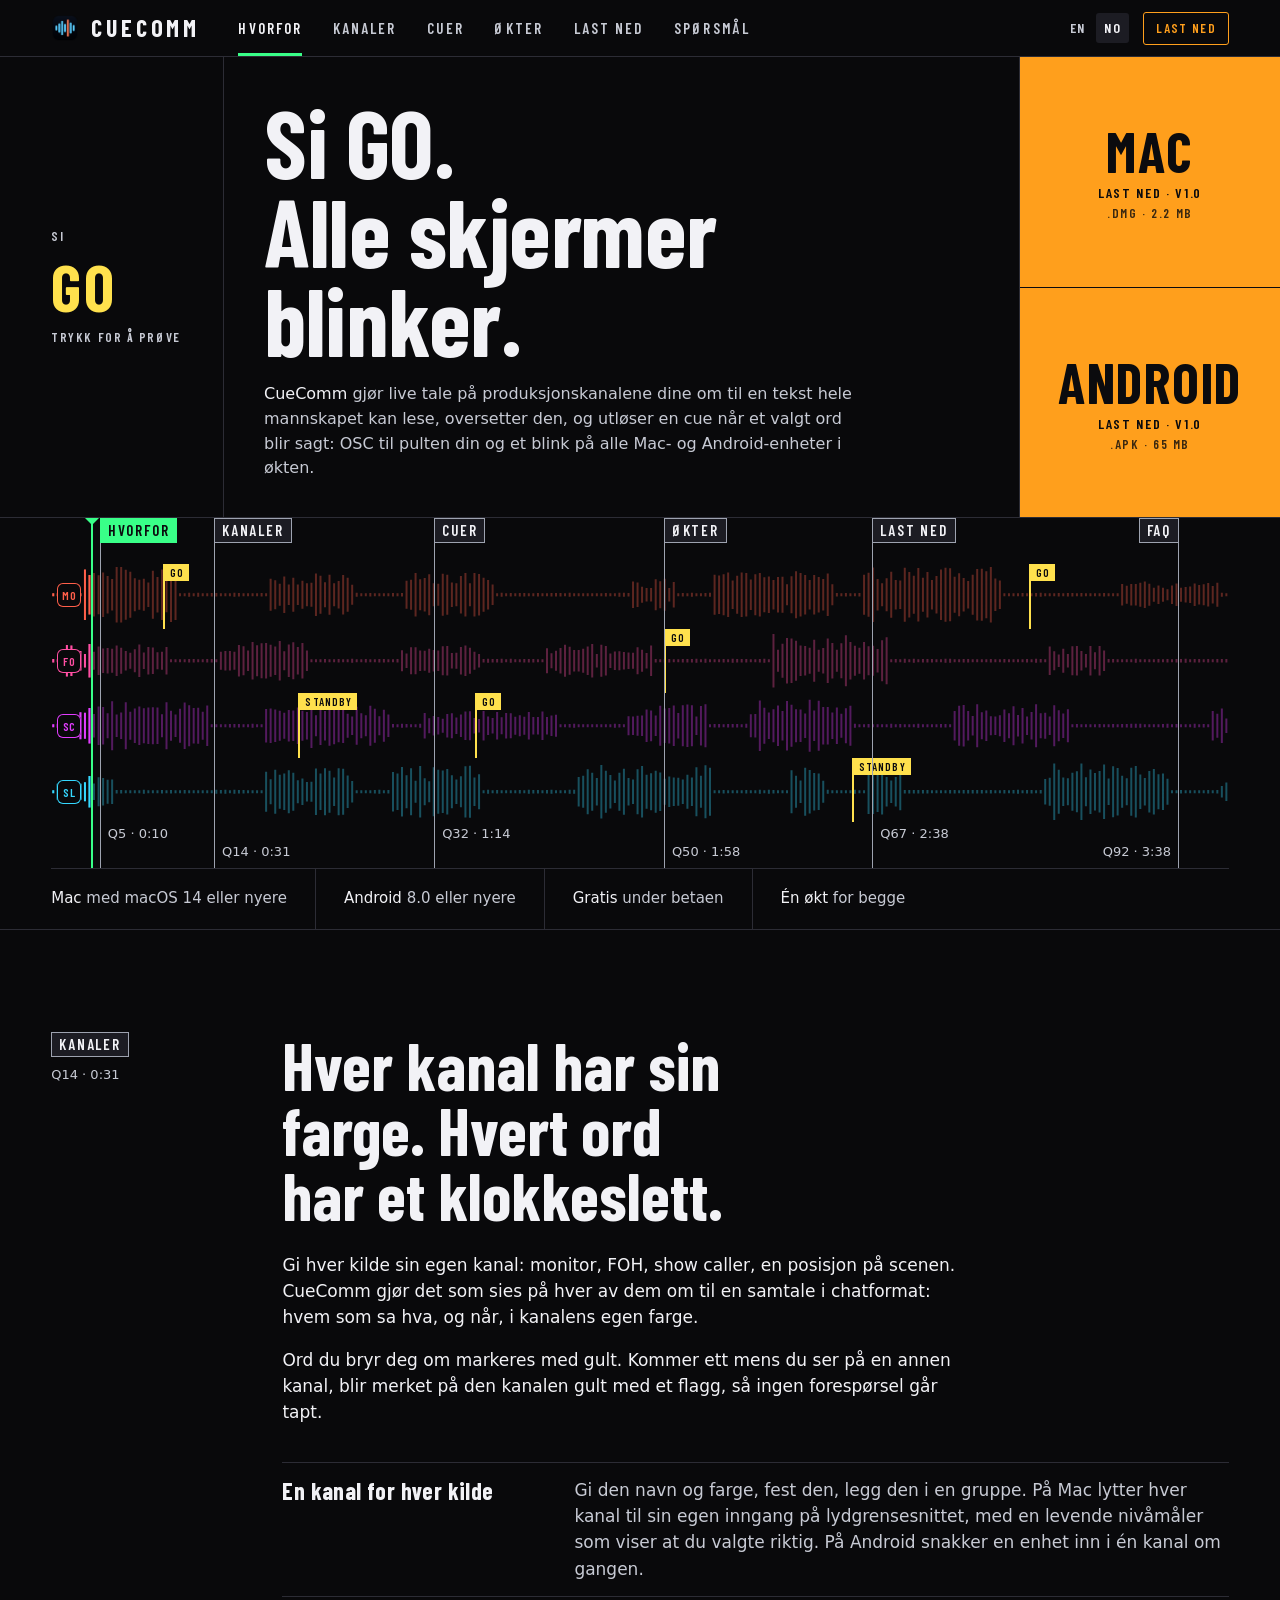
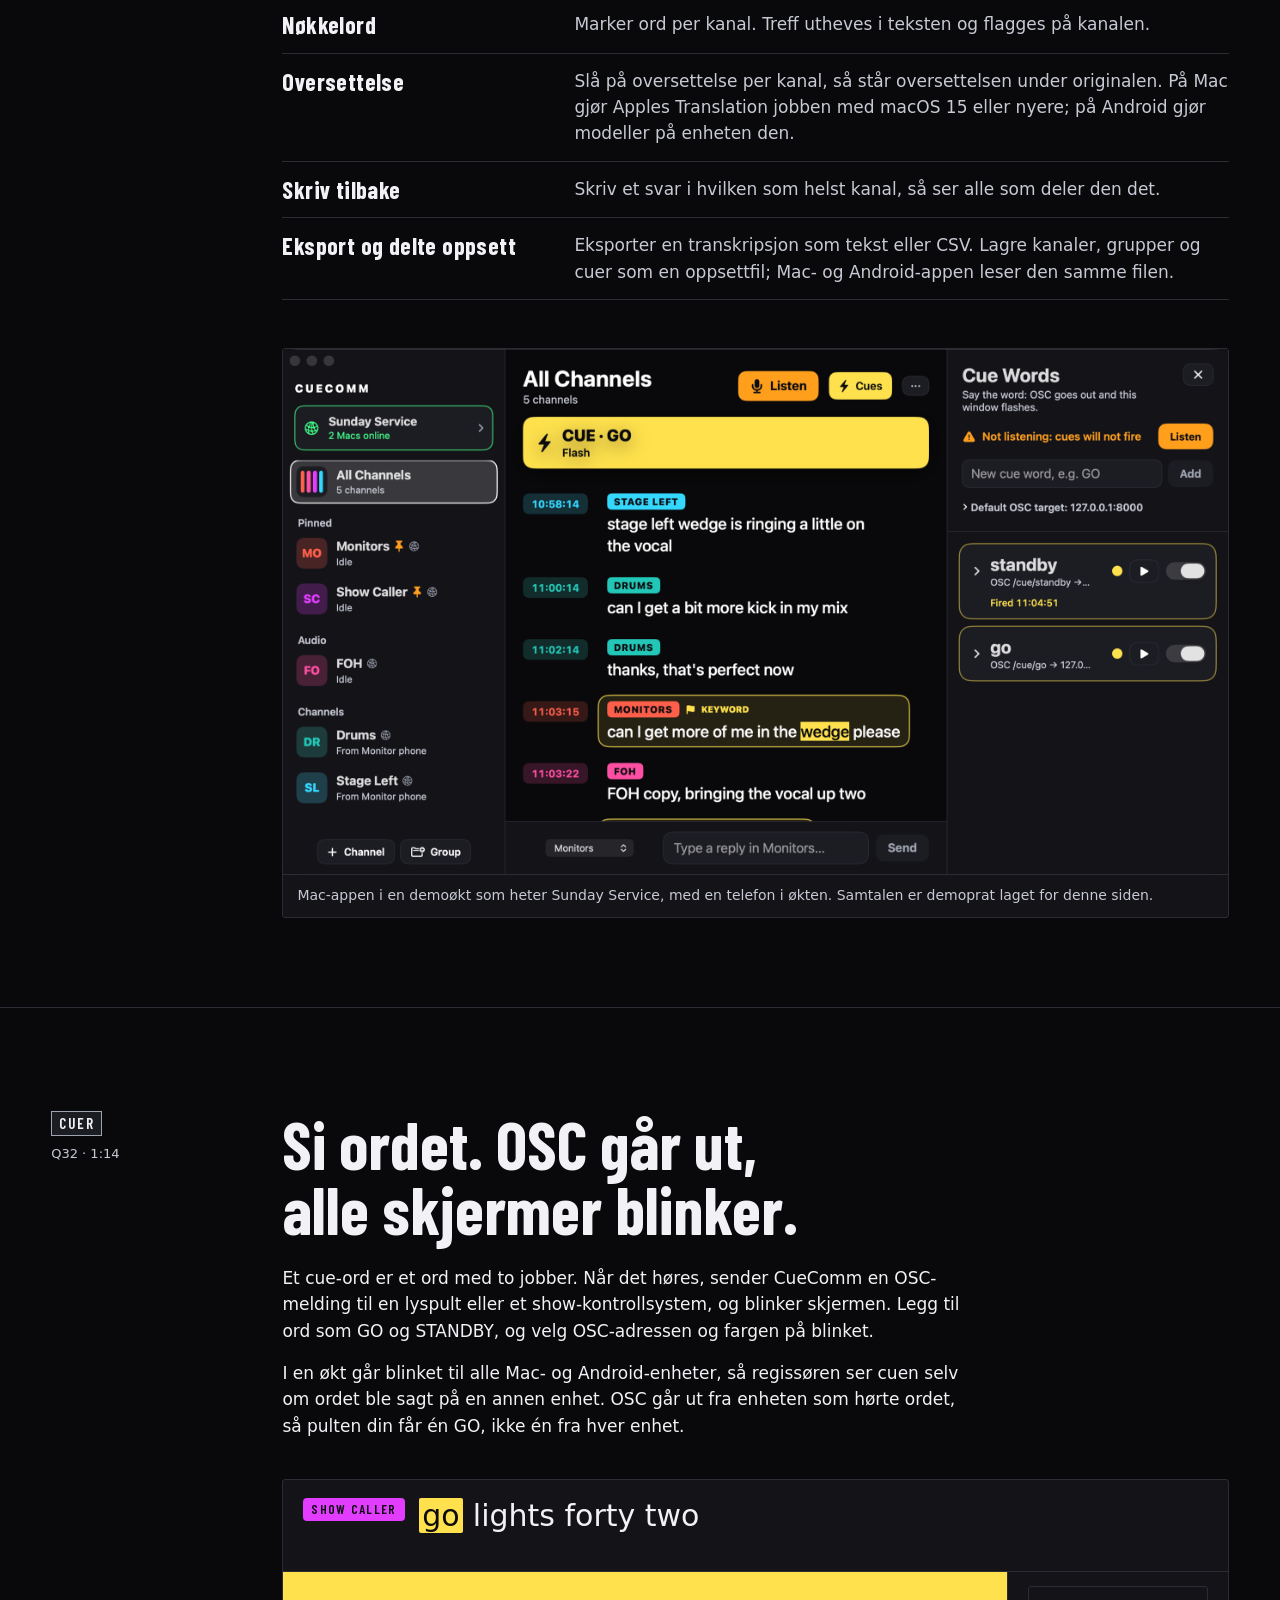
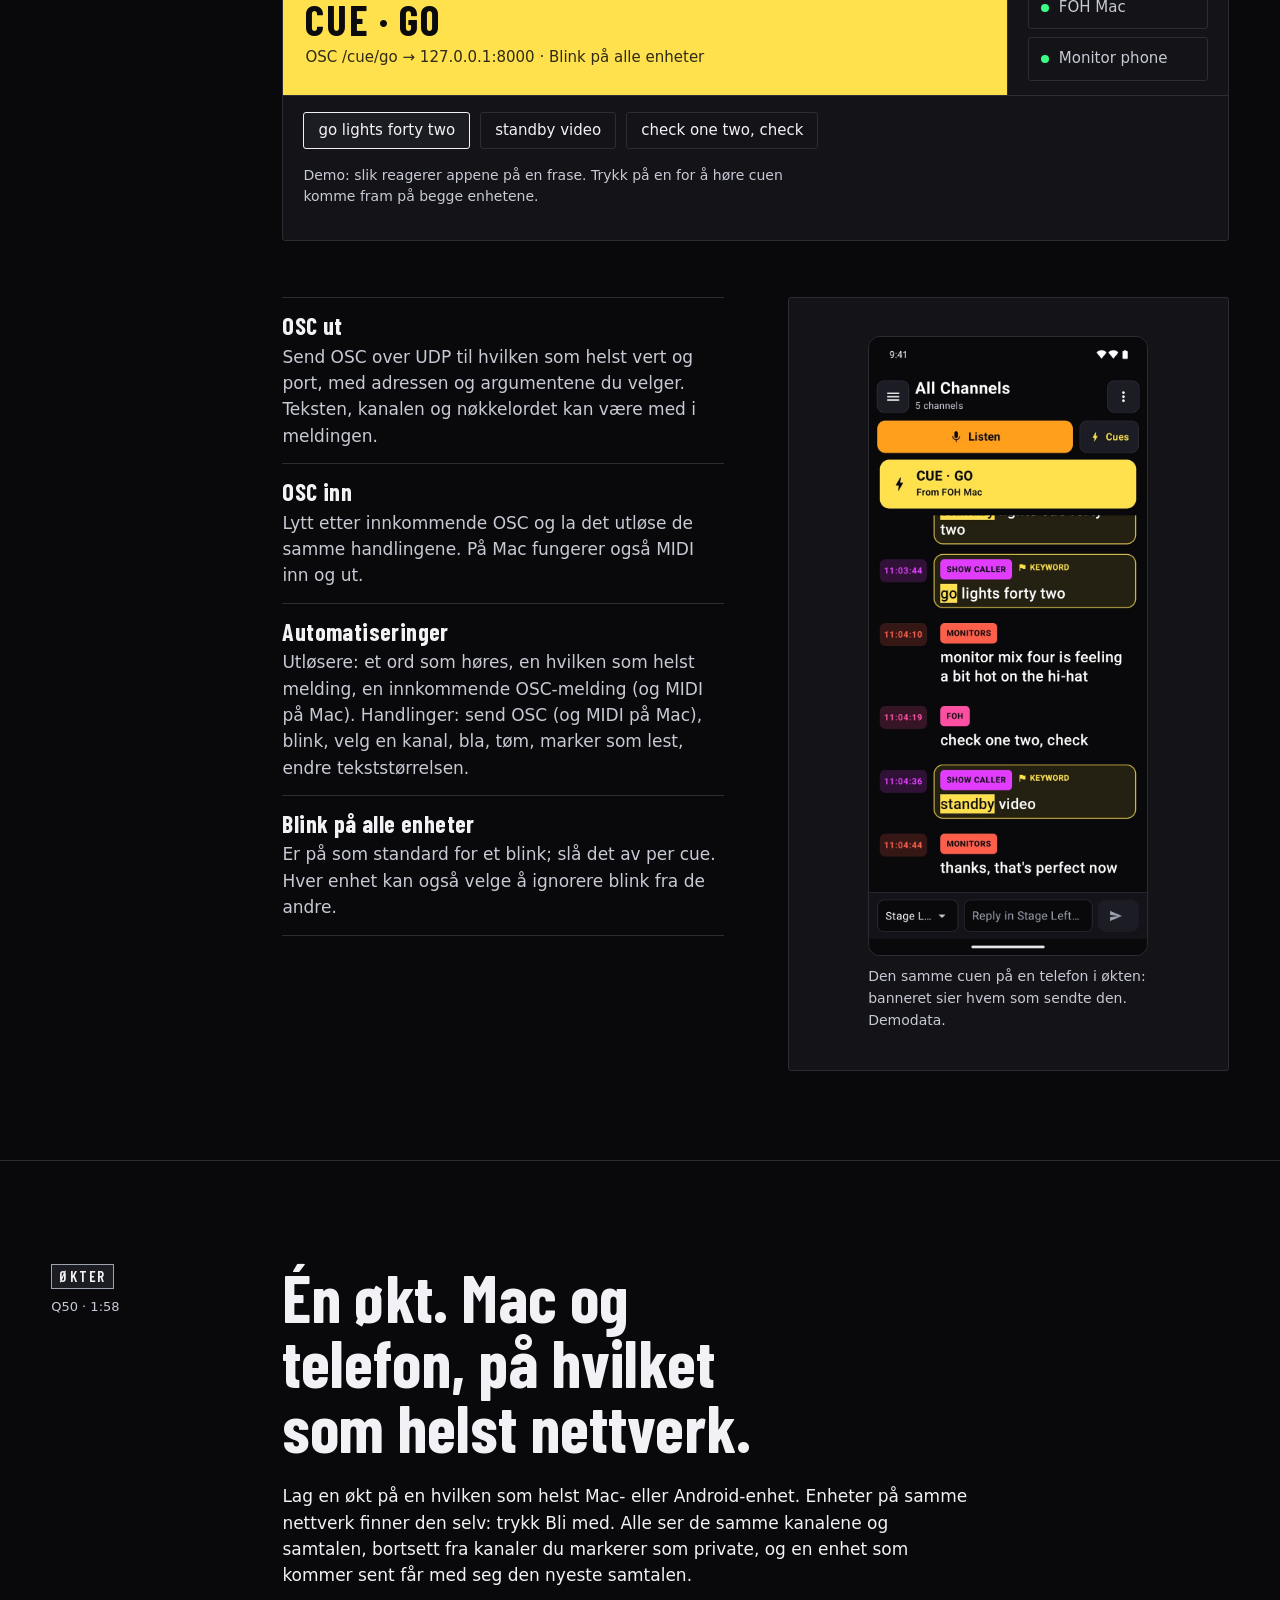
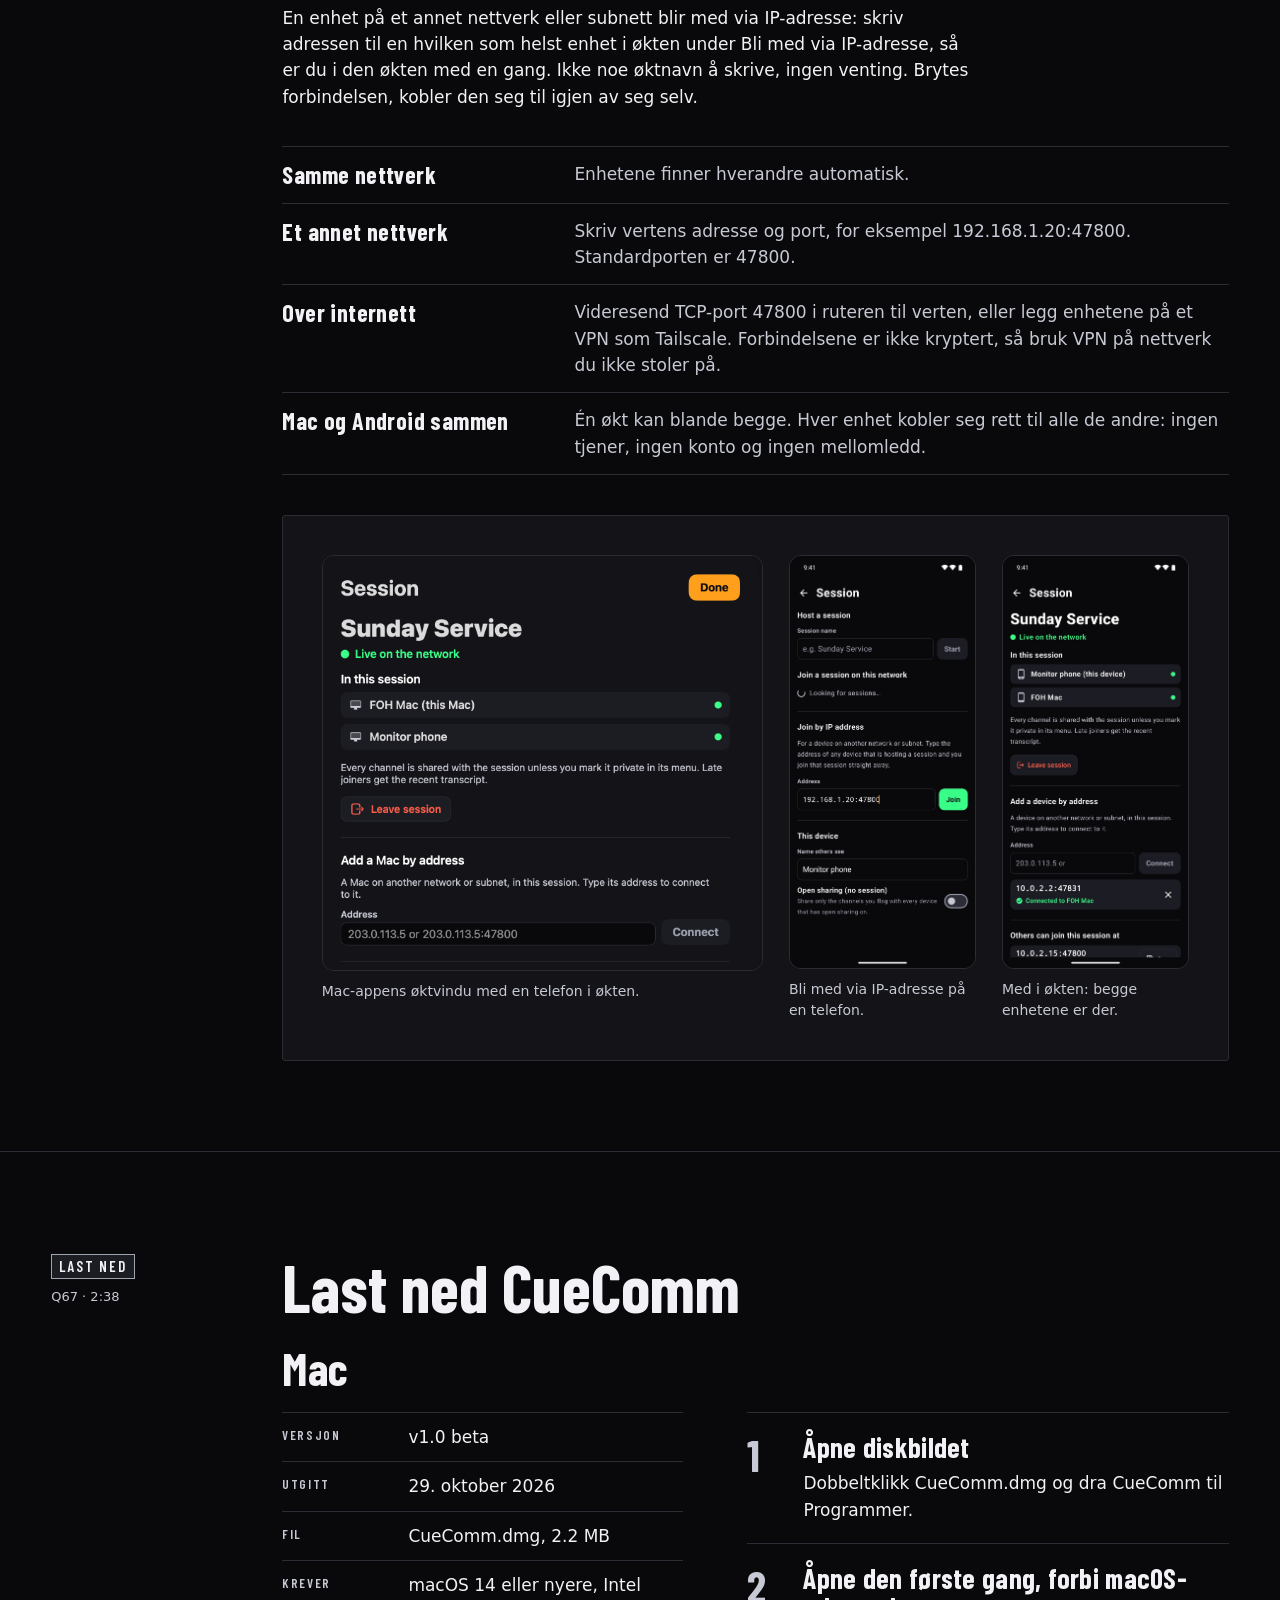
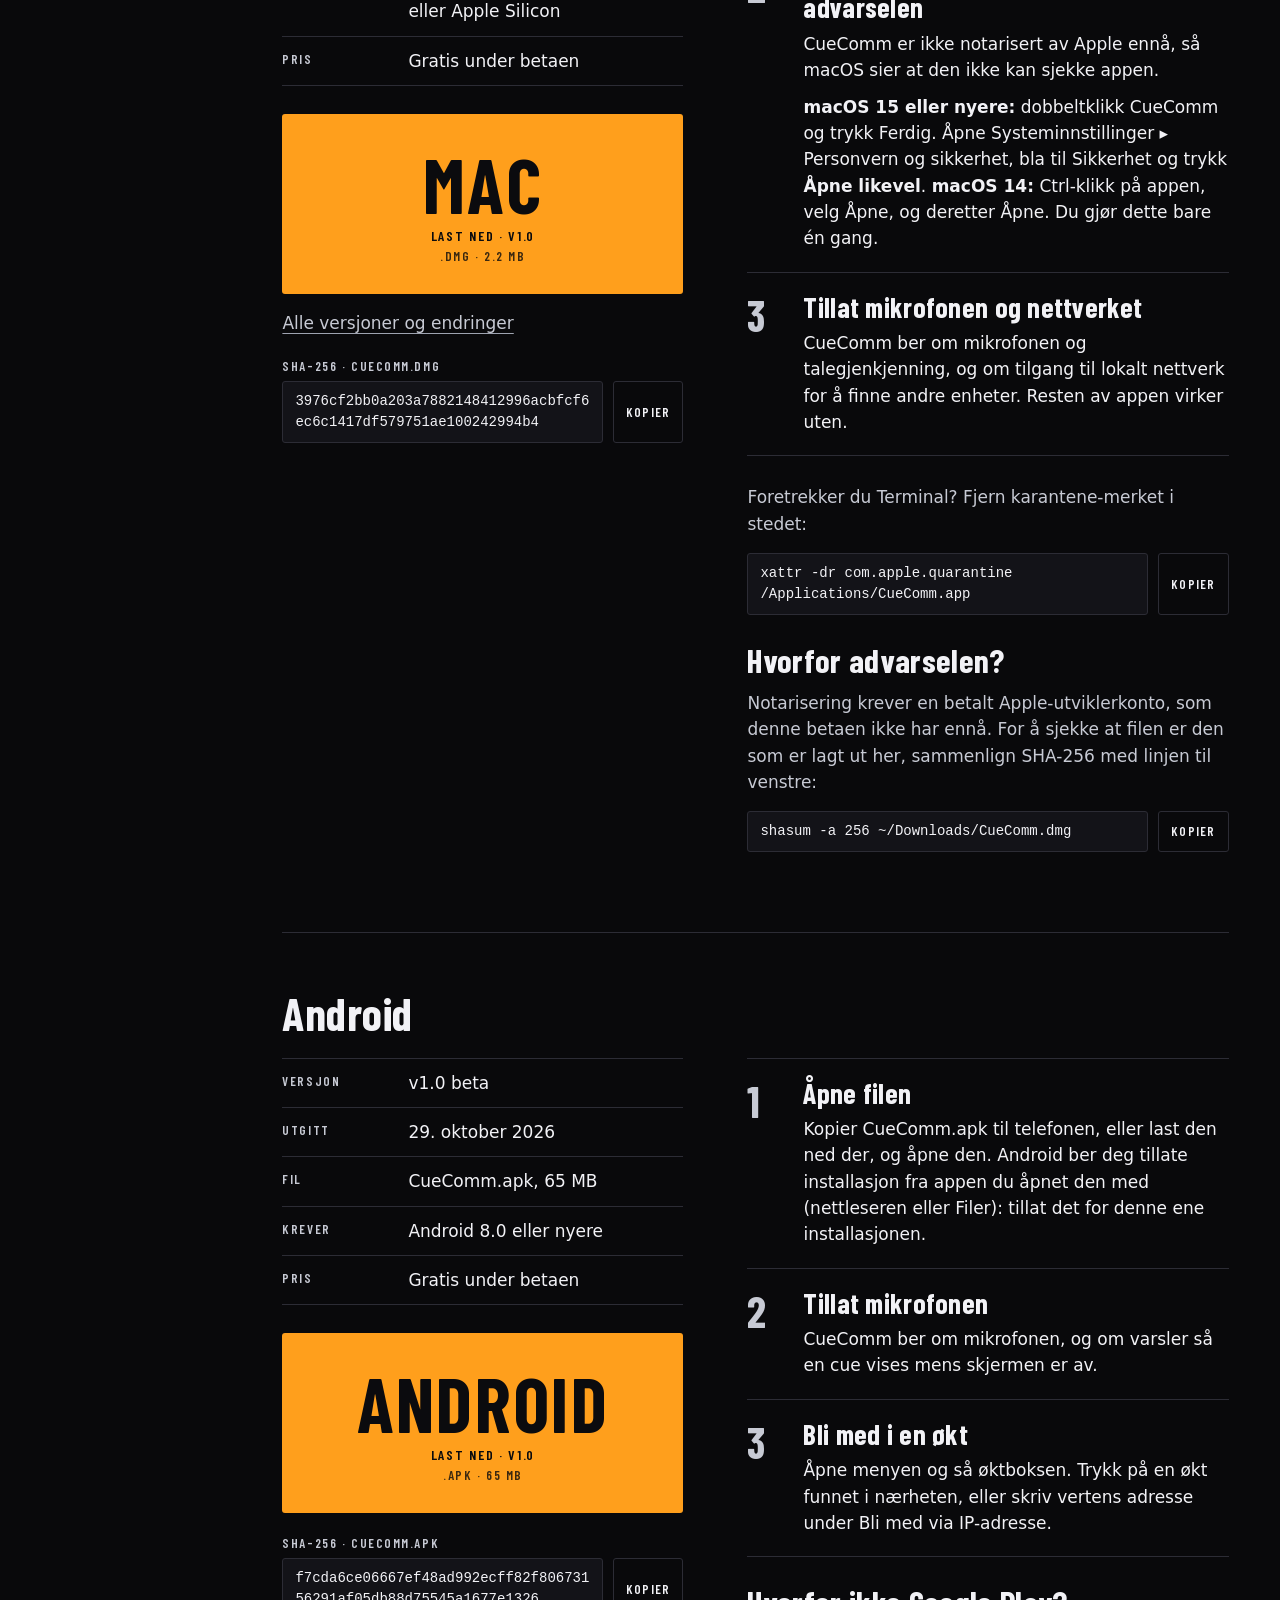
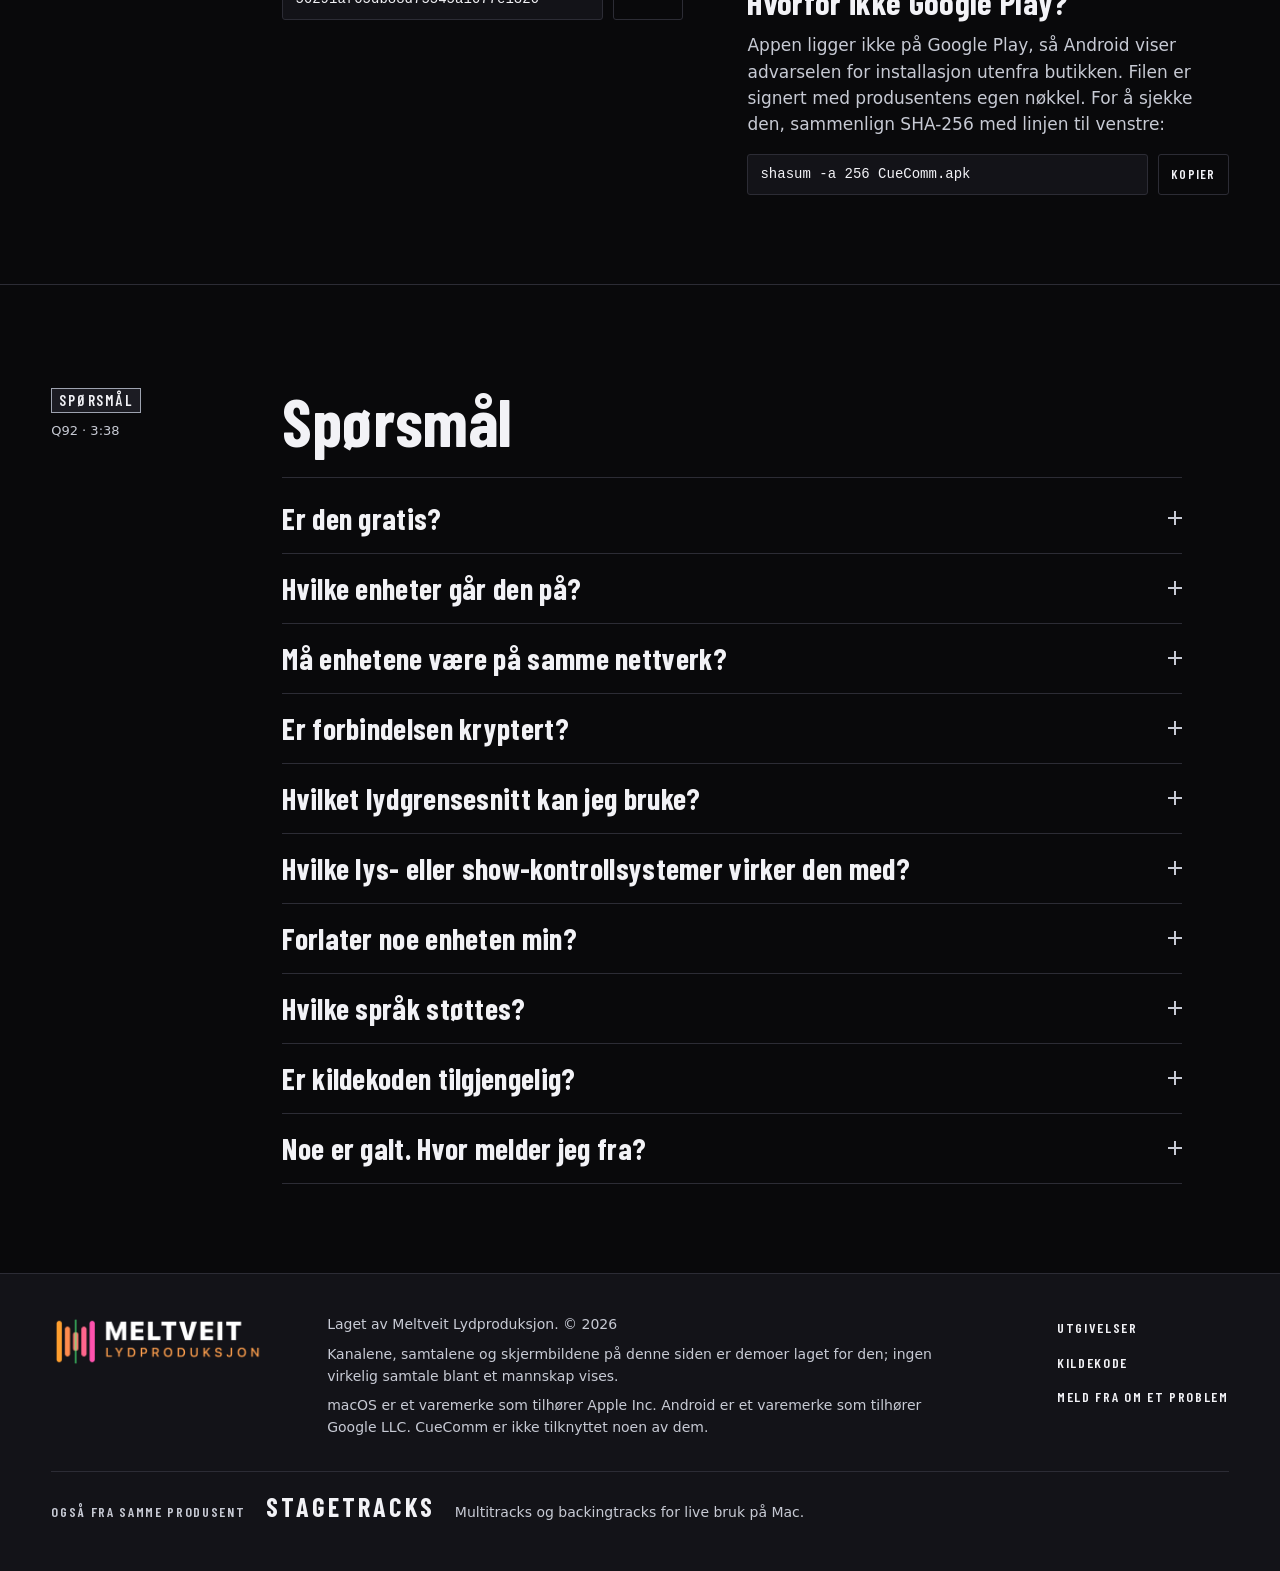
==== docs/no/index.html @ a085f65c "CueComm 1.0 beta: Mac and Android apps, website and release scripts Co-Authored-By: Claude Sonnet 5." ====
<!doctype html>
<html lang="no">
<head>
<meta charset="utf-8">
<meta name="viewport" content="width=device-width, initial-scale=1">
<title>CueComm: mannskapsprat, oversettelse og cuer for Mac og Android</title>
<meta name="description" content="CueComm gjør live tale på produksjonskanalene dine om til tekst, oversetter den og utløser cuer: OSC til pulten din og et blink på alle Mac- og Android-enheter i økten. Gratis beta.">
<meta name="theme-color" content="#09090B">
<meta name="color-scheme" content="dark">
<link rel="canonical" href="https://the13thmoose.github.io/CueComm/no/"><link rel="alternate" hreflang="en" href="https://the13thmoose.github.io/CueComm/"><meta property="og:title" content="CueComm: mannskapsprat, oversettelse og cuer for Mac og Android"><meta property="og:description" content="CueComm gjør live tale på produksjonskanalene dine om til tekst, oversetter den og utløser cuer: OSC til pulten din og et blink på alle Mac- og Android-enheter i økten. Gratis beta."><meta property="og:type" content="website"><meta property="og:image" content="https://the13thmoose.github.io/CueComm/assets/img/og.png"><meta name="twitter:card" content="summary_large_image">
<link rel="icon" type="image/png" sizes="32x32" href="../assets/img/favicon-32.png">
<link rel="apple-touch-icon" href="../assets/img/apple-touch-icon.png">
<link rel="preload" href="../assets/fonts/barlow-condensed-700.woff2" as="font" type="font/woff2" crossorigin>
<link rel="stylesheet" href="../assets/site.css">
</head>
<body>
<a class="skip" href="#main">Hopp til innholdet</a>
<svg width="0" height="0" style="position:absolute" aria-hidden="true" focusable="false"><defs><path id="ld0" vector-effect="non-scaling-stroke" d="M2.3 28.5V31.5M6.9 28.5V31.5M11.5 28.5V31.5M16.2 28.5V31.5M20.8 28.5V31.5M25.4 28.5V31.5M30.0 28.5V31.5M34.6 5.4V54.6M39.2 10.7V49.3M43.8 8.7V51.3M48.5 11.0V49.0M53.1 8.4V51.6M57.7 11.7V48.3M62.3 14.6V45.4M66.9 2.9V57.1M71.5 2.9V57.1M76.2 5.5V54.5M80.8 7.6V52.4M85.4 14.0V46.0M90.0 15.4V44.6M94.6 14.4V45.6M99.2 18.0V42.0M103.8 6.7V53.3M108.5 12.6V47.4M113.1 5.4V54.6M117.7 12.9V47.1M122.3 3.5V56.5M126.9 5.4V54.6M131.5 28.5V31.5M136.2 28.5V31.5M140.8 28.1V31.9M145.4 28.5V31.5M150.0 28.1V31.9M154.6 28.5V31.5M159.2 28.5V31.5M163.8 28.4V31.6M168.5 28.2V31.8M173.1 28.5V31.5M177.7 28.5V31.5M182.3 28.5V31.5M186.9 28.1V31.9M191.5 28.3V31.7M196.2 28.5V31.5M200.8 28.5V31.5M205.4 28.5V31.5M210.0 28.5V31.5M214.6 28.2V31.8M219.2 28.5V31.5M223.8 14.5V45.5M228.5 15.9V44.1M233.1 19.2V40.8M237.7 12.3V47.7M242.3 19.9V40.1M246.9 13.4V46.6M251.5 20.1V39.9M256.2 16.3V43.7M260.8 18.9V41.1M265.4 18.2V41.8M270.0 9.3V50.7M274.6 11.4V48.6M279.2 17.7V42.3M283.8 10.4V49.6M288.5 18.9V41.1M293.1 16.6V43.4M297.7 10.8V49.2M302.3 13.5V46.5M306.9 20.3V39.7M311.5 28.1V31.9M316.2 28.5V31.5M320.8 28.5V31.5M325.4 28.3V31.7M330.0 28.5V31.5M334.6 28.5V31.5M339.2 28.5V31.5M343.8 28.5V31.5M348.5 28.4V31.6M353.1 28.5V31.5M357.7 28.4V31.6M362.3 16.4V43.6M366.9 15.3V44.7M371.5 8.7V51.3M376.2 14.9V45.1M380.8 13.7V46.3M385.4 9.9V50.1M390.0 18.9V41.1M394.6 19.2V40.8M399.2 9.4V50.6M403.8 10.5V49.5M408.5 18.0V42.0M413.1 18.8V41.2M417.7 11.6V48.4M422.3 8.9V51.1M426.9 18.7V41.3M431.5 8.8V51.2M436.2 9.7V50.3M440.8 13.4V46.6M445.4 15.7V44.3M450.0 19.9V40.1M454.6 28.5V31.5M459.2 28.1V31.9M463.8 28.5V31.5M468.5 28.3V31.7M473.1 28.5V31.5M477.7 28.2V31.8M482.3 28.4V31.6M486.9 28.5V31.5M491.5 28.5V31.5M496.2 28.3V31.7M500.8 28.5V31.5M505.4 28.5V31.5M510.0 28.4V31.6M514.6 28.2V31.8M519.2 28.4V31.6M523.8 28.5V31.5M528.5 28.1V31.9M533.1 28.5V31.5M537.7 28.5V31.5M542.3 28.5V31.5M546.9 28.5V31.5M551.5 28.5V31.5M556.2 28.5V31.5M560.8 28.5V31.5M565.4 28.4V31.6M570.0 28.5V31.5M574.6 28.5V31.5M579.2 28.1V31.9M583.8 28.1V31.9M588.5 28.4V31.6M593.1 17.0V43.0M597.7 18.0V42.0M602.3 22.3V37.7M606.9 23.3V36.7M611.5 23.4V36.6M616.2 14.9V45.1M620.8 16.9V43.1M625.4 14.4V45.6M630.0 23.4V36.6M634.6 17.5V42.5M639.2 28.5V31.5M643.8 28.3V31.7M648.5 28.5V31.5M653.1 28.1V31.9M657.7 28.5V31.5M662.3 28.5V31.5M666.9 28.3V31.7M671.5 28.1V31.9M676.2 10.6V49.4M680.8 11.1V48.9M685.4 9.9V50.1M690.0 8.2V51.8M694.6 16.0V44.0M699.2 11.4V48.6M703.8 8.4V51.6M708.5 8.8V51.2M713.1 15.1V44.9M717.7 9.9V50.1M722.3 8.9V51.1M726.9 12.9V47.1M731.5 12.2V47.8M736.2 15.5V44.5M740.8 12.8V47.2M745.4 12.4V47.6M750.0 19.7V40.3M754.6 12.0V48.0M759.2 7.1V52.9M763.8 8.7V51.3M768.5 10.8V49.2M773.1 15.5V44.5M777.7 10.7V49.3M782.3 12.8V47.2M786.9 14.7V45.3M791.5 9.2V50.8M796.2 19.7V40.3M800.8 28.3V31.7M805.4 28.5V31.5M810.0 28.4V31.6M814.6 28.5V31.5M819.2 28.5V31.5M823.8 28.3V31.7M828.5 10.5V49.5M833.1 8.6V51.4M837.7 3.5V56.5M842.3 14.6V45.4M846.9 18.7V41.3M851.5 13.8V46.2M856.2 7.5V52.5M860.8 15.5V44.5M865.4 16.0V44.0M870.0 3.7V56.3M874.6 7.8V52.2M879.2 11.5V48.5M883.8 3.9V56.1M888.5 13.4V46.6M893.1 7.7V52.3M897.7 15.5V44.5M902.3 11.6V48.4M906.9 5.4V54.6M911.5 3.6V56.4M916.2 4.1V55.9M920.8 12.4V47.6M925.4 9.1V50.9M930.0 13.6V46.4M934.6 16.6V43.4M939.2 10.6V49.4M943.8 4.9V55.1M948.5 4.7V55.3M953.1 7.0V53.0M957.7 3.0V57.0M962.3 14.2V45.8M966.9 16.0V44.0M971.5 28.5V31.5M976.2 28.5V31.5M980.8 28.5V31.5M985.4 28.5V31.5M990.0 28.4V31.6M994.6 28.5V31.5M999.2 28.5V31.5M1003.8 28.2V31.8M1008.5 28.1V31.9M1013.1 28.5V31.5M1017.7 28.5V31.5M1022.3 28.5V31.5M1026.9 28.2V31.8M1031.5 28.5V31.5M1036.2 28.3V31.7M1040.8 28.4V31.6M1045.4 28.5V31.5M1050.0 28.2V31.8M1054.6 28.5V31.5M1059.2 28.5V31.5M1063.8 28.5V31.5M1068.5 28.5V31.5M1073.1 28.2V31.8M1077.7 28.5V31.5M1082.3 28.5V31.5M1086.9 28.5V31.5M1091.5 19.6V40.4M1096.2 21.1V38.9M1100.8 19.6V40.4M1105.4 19.4V40.6M1110.0 18.2V41.8M1114.6 17.0V43.0M1119.2 19.2V40.8M1123.8 23.1V36.9M1128.5 20.9V39.1M1133.1 23.2V36.8M1137.7 24.6V35.4M1142.3 20.9V39.1M1146.9 19.0V41.0M1151.5 23.2V36.8M1156.2 22.5V37.5M1160.8 21.9V38.1M1165.4 19.1V40.9M1170.0 20.5V39.5M1174.6 19.7V40.3M1179.2 18.6V41.4M1183.8 21.5V38.5M1188.5 18.3V41.7M1193.1 28.1V31.9M1197.7 28.5V31.5"/><path id="ls0" vector-effect="non-scaling-stroke" d="M6.7 19.1V40.9M20.0 12.9V47.1M33.3 20.8V39.2M46.7 20.7V39.3M60.0 28.4V31.6M73.3 28.5V31.5M86.7 28.1V31.9M100.0 28.2V31.8M113.3 28.5V31.5M126.7 28.5V31.5M140.0 28.2V31.8M153.3 28.1V31.9M166.7 28.5V31.5M180.0 19.5V40.5M193.3 18.5V41.5M206.7 20.1V39.9M220.0 23.3V36.7M233.3 28.2V31.8M246.7 28.3V31.7M260.0 28.5V31.5M273.3 28.4V31.6M286.7 23.0V37.0M300.0 24.4V35.6M313.3 22.1V37.9M326.7 22.1V37.9M340.0 21.6V38.4M353.3 19.6V40.4M366.7 18.1V41.9M380.0 17.2V42.8M393.3 17.0V43.0M406.7 28.1V31.9M420.0 28.2V31.8M433.3 28.5V31.5M446.7 28.5V31.5M460.0 28.4V31.6M473.3 28.5V31.5M486.7 28.3V31.7M500.0 28.5V31.5M513.3 28.5V31.5M526.7 28.1V31.9M540.0 20.1V39.9M553.3 19.4V40.6M566.7 24.1V35.9M580.0 21.7V38.3M593.3 17.7V42.3M606.7 19.8V40.2M620.0 17.1V42.9M633.3 23.3V36.7M646.7 28.5V31.5M660.0 28.2V31.8M673.3 28.5V31.5M686.7 28.2V31.8M700.0 28.4V31.6M713.3 28.5V31.5M726.7 28.5V31.5M740.0 12.3V47.7M753.3 21.5V38.5M766.7 20.7V39.3M780.0 19.2V40.8M793.3 15.2V44.8M806.7 13.6V46.4M820.0 17.7V42.3M833.3 28.5V31.5M846.7 28.2V31.8M860.0 28.5V31.5M873.3 28.5V31.5M886.7 28.4V31.6M900.0 28.4V31.6M913.3 28.5V31.5M926.7 28.5V31.5M940.0 28.5V31.5M953.3 28.3V31.7M966.7 28.3V31.7M980.0 28.1V31.9M993.3 20.6V39.4M1006.7 24.0V36.0M1020.0 20.7V39.3M1033.3 19.2V40.8M1046.7 28.5V31.5M1060.0 28.5V31.5M1073.3 28.5V31.5M1086.7 28.5V31.5M1100.0 28.5V31.5M1113.3 28.5V31.5M1126.7 28.5V31.5M1140.0 28.2V31.8M1153.3 28.5V31.5M1166.7 28.4V31.6M1180.0 28.5V31.5M1193.3 28.5V31.5"/><path id="ld1" vector-effect="non-scaling-stroke" d="M2.3 28.4V31.6M6.9 28.5V31.5M11.5 28.3V31.7M16.2 14.7V45.3M20.8 15.1V44.9M25.4 21.2V38.8M30.0 20.4V39.6M34.6 23.3V36.7M39.2 13.7V46.3M43.8 21.2V38.8M48.5 16.2V43.8M53.1 18.1V41.9M57.7 17.5V42.5M62.3 18.2V41.8M66.9 15.2V44.8M71.5 17.4V42.6M76.2 20.4V39.6M80.8 22.3V37.7M85.4 18.7V41.3M90.0 14.2V45.8M94.6 22.0V38.0M99.2 16.6V43.4M103.8 17.1V42.9M108.5 21.8V38.2M113.1 21.3V38.7M117.7 16.6V43.4M122.3 28.5V31.5M126.9 28.5V31.5M131.5 28.5V31.5M136.2 28.5V31.5M140.8 28.3V31.7M145.4 28.4V31.6M150.0 28.5V31.5M154.6 28.5V31.5M159.2 28.2V31.8M163.8 28.2V31.8M168.5 28.5V31.5M173.1 21.2V38.8M177.7 20.5V39.5M182.3 20.5V39.5M186.9 21.3V38.7M191.5 14.7V45.3M196.2 15.9V44.1M200.8 19.9V40.1M205.4 11.7V48.3M210.0 14.9V45.1M214.6 13.0V47.0M219.2 12.7V47.3M223.8 14.3V45.7M228.5 16.1V43.9M233.1 10.8V49.2M237.7 20.7V39.3M242.3 14.2V45.8M246.9 12.0V48.0M251.5 16.7V43.3M256.2 12.7V47.3M260.8 20.1V39.9M265.4 28.5V31.5M270.0 28.5V31.5M274.6 28.5V31.5M279.2 28.3V31.7M283.8 28.5V31.5M288.5 28.5V31.5M293.1 28.2V31.8M297.7 28.5V31.5M302.3 28.5V31.5M306.9 28.1V31.9M311.5 28.5V31.5M316.2 28.5V31.5M320.8 28.4V31.6M325.4 28.5V31.5M330.0 28.5V31.5M334.6 28.3V31.7M339.2 28.4V31.6M343.8 28.5V31.5M348.5 28.5V31.5M353.1 28.4V31.6M357.7 19.7V40.3M362.3 23.0V37.0M366.9 16.9V43.1M371.5 16.8V43.2M376.2 20.0V40.0M380.8 20.2V39.8M385.4 18.3V41.7M390.0 19.6V40.4M394.6 20.1V39.9M399.2 15.9V44.1M403.8 15.6V44.4M408.5 22.5V37.5M413.1 22.3V37.7M417.7 16.7V43.3M422.3 15.1V44.9M426.9 17.2V42.8M431.5 21.2V38.8M436.2 23.4V36.6M440.8 28.2V31.8M445.4 28.1V31.9M450.0 28.3V31.7M454.6 28.3V31.7M459.2 28.1V31.9M463.8 28.5V31.5M468.5 28.1V31.9M473.1 28.5V31.5M477.7 28.5V31.5M482.3 28.2V31.8M486.9 28.3V31.7M491.5 28.2V31.8M496.2 28.5V31.5M500.8 28.5V31.5M505.4 17.7V42.3M510.0 22.8V37.2M514.6 20.2V39.8M519.2 17.6V42.4M523.8 14.3V45.7M528.5 16.4V43.6M533.1 19.6V40.4M537.7 19.5V40.5M542.3 18.4V41.6M546.9 16.2V43.8M551.5 13.7V46.3M556.2 23.4V36.6M560.8 14.4V45.6M565.4 15.6V44.4M570.0 23.0V37.0M574.6 21.0V39.0M579.2 20.8V39.2M583.8 21.4V38.6M588.5 21.9V38.1M593.1 22.1V37.9M597.7 16.8V43.2M602.3 19.2V40.8M606.9 22.4V37.6M611.5 15.2V44.8M616.2 28.2V31.8M620.8 28.5V31.5M625.4 28.2V31.8M630.0 28.3V31.7M634.6 28.5V31.5M639.2 28.5V31.5M643.8 28.3V31.7M648.5 28.2V31.8M653.1 28.2V31.8M657.7 28.1V31.9M662.3 28.5V31.5M666.9 28.1V31.9M671.5 28.5V31.5M676.2 28.5V31.5M680.8 28.5V31.5M685.4 28.4V31.6M690.0 28.5V31.5M694.6 28.1V31.9M699.2 28.3V31.7M703.8 28.2V31.8M708.5 28.3V31.7M713.1 28.5V31.5M717.7 28.5V31.5M722.3 28.4V31.6M726.9 28.1V31.9M731.5 28.5V31.5M736.2 4.0V56.0M740.8 19.3V40.7M745.4 13.3V46.7M750.0 7.8V52.2M754.6 8.4V51.6M759.2 10.5V49.5M763.8 15.2V44.8M768.5 15.7V44.3M773.1 17.4V42.6M777.7 9.5V50.5M782.3 19.3V40.7M786.9 17.5V42.5M791.5 8.3V51.7M796.2 12.6V47.4M800.8 19.3V40.7M805.4 12.9V47.1M810.0 5.1V54.9M814.6 11.6V48.4M819.2 15.4V44.6M823.8 17.4V42.6M828.5 11.7V48.3M833.1 15.8V44.2M837.7 15.3V44.7M842.3 18.6V41.4M846.9 10.1V49.9M851.5 7.1V52.9M856.2 28.5V31.5M860.8 28.4V31.6M865.4 28.5V31.5M870.0 28.1V31.9M874.6 28.5V31.5M879.2 28.1V31.9M883.8 28.5V31.5M888.5 28.4V31.6M893.1 28.2V31.8M897.7 28.4V31.6M902.3 28.5V31.5M906.9 28.5V31.5M911.5 28.1V31.9M916.2 28.1V31.9M920.8 28.5V31.5M925.4 28.5V31.5M930.0 28.2V31.8M934.6 28.2V31.8M939.2 28.5V31.5M943.8 28.5V31.5M948.5 28.5V31.5M953.1 28.5V31.5M957.7 28.3V31.7M962.3 28.5V31.5M966.9 28.5V31.5M971.5 28.3V31.7M976.2 28.5V31.5M980.8 28.5V31.5M985.4 28.5V31.5M990.0 28.5V31.5M994.6 28.2V31.8M999.2 28.5V31.5M1003.8 28.1V31.9M1008.5 28.3V31.7M1013.1 28.5V31.5M1017.7 16.2V43.8M1022.3 20.8V39.2M1026.9 23.8V36.2M1031.5 18.3V41.7M1036.2 23.5V36.5M1040.8 15.9V44.1M1045.4 15.5V44.5M1050.0 20.6V39.4M1054.6 23.3V36.7M1059.2 15.6V44.4M1063.8 21.8V38.2M1068.5 15.5V44.5M1073.1 19.9V40.1M1077.7 28.2V31.8M1082.3 28.2V31.8M1086.9 28.5V31.5M1091.5 28.5V31.5M1096.2 28.5V31.5M1100.8 28.5V31.5M1105.4 28.1V31.9M1110.0 28.5V31.5M1114.6 28.5V31.5M1119.2 28.5V31.5M1123.8 28.5V31.5M1128.5 28.2V31.8M1133.1 28.5V31.5M1137.7 28.4V31.6M1142.3 28.5V31.5M1146.9 28.2V31.8M1151.5 28.2V31.8M1156.2 28.1V31.9M1160.8 28.5V31.5M1165.4 28.3V31.7M1170.0 28.3V31.7M1174.6 28.5V31.5M1179.2 28.3V31.7M1183.8 28.5V31.5M1188.5 28.4V31.6M1193.1 28.2V31.8M1197.7 28.2V31.8"/><path id="ls1" vector-effect="non-scaling-stroke" d="M6.7 28.5V31.5M20.0 28.5V31.5M33.3 10.6V49.4M46.7 6.2V53.8M60.0 10.2V49.8M73.3 15.8V44.2M86.7 7.1V52.9M100.0 13.5V46.5M113.3 4.1V55.9M126.7 16.1V43.9M140.0 9.0V51.0M153.3 12.5V47.5M166.7 28.1V31.9M180.0 28.5V31.5M193.3 28.2V31.8M206.7 28.5V31.5M220.0 28.5V31.5M233.3 28.5V31.5M246.7 28.5V31.5M260.0 28.1V31.9M273.3 28.1V31.9M286.7 28.1V31.9M300.0 28.4V31.6M313.3 28.5V31.5M326.7 11.5V48.5M340.0 9.3V50.7M353.3 14.8V45.2M366.7 4.0V56.0M380.0 18.2V41.8M393.3 15.8V44.2M406.7 16.3V43.7M420.0 16.9V43.1M433.3 18.5V41.5M446.7 28.5V31.5M460.0 28.5V31.5M473.3 15.6V44.4M486.7 19.1V40.9M500.0 18.4V41.6M513.3 20.9V39.1M526.7 22.5V37.5M540.0 19.0V41.0M553.3 17.5V42.5M566.7 23.3V36.7M580.0 28.4V31.6M593.3 28.5V31.5M606.7 28.3V31.7M620.0 28.5V31.5M633.3 28.5V31.5M646.7 28.5V31.5M660.0 28.2V31.8M673.3 28.5V31.5M686.7 28.5V31.5M700.0 28.1V31.9M713.3 18.4V41.6M726.7 18.3V41.7M740.0 21.7V38.3M753.3 18.1V41.9M766.7 14.9V45.1M780.0 10.7V49.3M793.3 28.5V31.5M806.7 28.5V31.5M820.0 28.5V31.5M833.3 28.3V31.7M846.7 28.5V31.5M860.0 28.5V31.5M873.3 28.5V31.5M886.7 7.4V52.6M900.0 4.9V55.1M913.3 17.7V42.3M926.7 13.0V47.0M940.0 18.2V41.8M953.3 8.4V51.6M966.7 6.0V54.0M980.0 17.9V42.1M993.3 28.3V31.7M1006.7 28.5V31.5M1020.0 28.5V31.5M1033.3 28.4V31.6M1046.7 28.5V31.5M1060.0 28.4V31.6M1073.3 28.5V31.5M1086.7 28.5V31.5M1100.0 28.5V31.5M1113.3 28.5V31.5M1126.7 28.5V31.5M1140.0 28.5V31.5M1153.3 18.3V41.7M1166.7 10.7V49.3M1180.0 13.7V46.3M1193.3 13.7V46.3"/><path id="ld2" vector-effect="non-scaling-stroke" d="M2.3 28.5V31.5M6.9 28.1V31.9M11.5 28.4V31.6M16.2 28.5V31.5M20.8 28.4V31.6M25.4 28.5V31.5M30.0 16.8V43.2M34.6 17.2V42.8M39.2 12.6V47.4M43.8 18.6V41.4M48.5 11.1V48.9M53.1 11.8V48.2M57.7 17.8V42.2M62.3 6.2V53.8M66.9 19.1V40.9M71.5 17.1V42.9M76.2 7.1V52.9M80.8 16.3V43.7M85.4 13.2V46.8M90.0 11.1V48.9M94.6 13.0V47.0M99.2 12.1V47.9M103.8 11.9V48.1M108.5 12.3V47.7M113.1 18.8V41.2M117.7 7.1V52.9M122.3 15.4V44.6M126.9 19.0V41.0M131.5 13.4V46.6M136.2 7.2V52.8M140.8 10.0V50.0M145.4 12.7V47.3M150.0 12.4V47.6M154.6 16.3V43.7M159.2 10.2V49.8M163.8 28.5V31.5M168.5 28.5V31.5M173.1 28.5V31.5M177.7 28.5V31.5M182.3 28.3V31.7M186.9 28.2V31.8M191.5 28.3V31.7M196.2 28.5V31.5M200.8 28.5V31.5M205.4 28.1V31.9M210.0 28.5V31.5M214.6 28.5V31.5M219.2 13.7V46.3M223.8 13.1V46.9M228.5 14.1V45.9M233.1 15.3V44.7M237.7 17.2V42.8M242.3 14.7V45.3M246.9 15.2V44.8M251.5 12.2V47.8M256.2 15.3V44.7M260.8 16.5V43.5M265.4 8.2V51.8M270.0 19.8V40.2M274.6 11.3V48.7M279.2 15.7V44.3M283.8 10.6V49.4M288.5 11.9V48.1M293.1 13.8V46.2M297.7 13.2V46.8M302.3 18.2V41.8M306.9 21.0V39.0M311.5 11.4V48.6M316.2 17.8V42.2M320.8 19.8V40.2M325.4 10.5V49.5M330.0 13.4V46.6M334.6 20.8V39.2M339.2 14.4V45.6M343.8 19.1V40.9M348.5 28.2V31.8M353.1 28.5V31.5M357.7 28.1V31.9M362.3 28.4V31.6M366.9 28.5V31.5M371.5 28.5V31.5M376.2 28.1V31.9M380.8 17.6V42.4M385.4 22.6V37.4M390.0 20.6V39.4M394.6 21.5V38.5M399.2 23.1V36.9M403.8 18.6V41.4M408.5 17.7V42.3M413.1 22.0V38.0M417.7 19.0V41.0M422.3 16.2V43.8M426.9 15.9V44.1M431.5 22.4V37.6M436.2 23.3V36.7M440.8 15.7V44.3M445.4 21.0V39.0M450.0 22.5V37.5M454.6 16.7V43.3M459.2 21.6V38.4M463.8 17.5V42.5M468.5 17.7V42.3M473.1 21.3V38.7M477.7 19.8V40.2M482.3 21.3V38.7M486.9 16.7V43.3M491.5 21.4V38.6M496.2 21.5V38.5M500.8 16.2V43.8M505.4 21.5V38.5M510.0 20.0V40.0M514.6 19.3V40.7M519.2 28.5V31.5M523.8 28.5V31.5M528.5 28.3V31.7M533.1 28.1V31.9M537.7 28.5V31.5M542.3 28.5V31.5M546.9 28.5V31.5M551.5 28.5V31.5M556.2 28.5V31.5M560.8 28.5V31.5M565.4 28.5V31.5M570.0 28.5V31.5M574.6 28.1V31.9M579.2 28.3V31.7M583.8 28.5V31.5M588.5 20.7V39.3M593.1 20.9V39.1M597.7 20.3V39.7M602.3 19.9V40.1M606.9 14.2V45.8M611.5 15.0V45.0M616.2 19.9V40.1M620.8 10.4V49.6M625.4 13.1V46.9M630.0 12.6V47.4M634.6 10.2V49.8M639.2 17.6V42.4M643.8 10.1V49.9M648.5 9.2V50.8M653.1 10.1V49.9M657.7 21.0V39.0M662.3 10.8V49.2M666.9 9.1V50.9M671.5 28.5V31.5M676.2 28.2V31.8M680.8 28.2V31.8M685.4 28.5V31.5M690.0 28.3V31.7M694.6 28.3V31.7M699.2 28.3V31.7M703.8 28.5V31.5M708.5 28.1V31.9M713.1 18.7V41.3M717.7 18.5V41.5M722.3 5.3V54.7M726.9 12.5V47.5M731.5 17.1V42.9M736.2 13.8V46.2M740.8 10.3V49.7M745.4 15.7V44.3M750.0 5.8V54.2M754.6 9.5V50.5M759.2 13.9V46.1M763.8 14.2V45.8M768.5 18.0V42.0M773.1 4.7V55.3M777.7 15.1V44.9M782.3 5.5V54.5M786.9 11.6V48.4M791.5 11.6V48.4M796.2 17.1V42.9M800.8 12.1V47.9M805.4 18.3V41.7M810.0 13.0V47.0M814.6 10.4V49.6M819.2 28.1V31.9M823.8 28.5V31.5M828.5 28.5V31.5M833.1 28.2V31.8M837.7 28.5V31.5M842.3 28.5V31.5M846.9 28.5V31.5M851.5 28.5V31.5M856.2 28.1V31.9M860.8 28.5V31.5M865.4 28.2V31.8M870.0 28.5V31.5M874.6 28.5V31.5M879.2 28.5V31.5M883.8 28.1V31.9M888.5 28.5V31.5M893.1 28.5V31.5M897.7 28.5V31.5M902.3 28.5V31.5M906.9 28.3V31.7M911.5 28.3V31.7M916.2 28.5V31.5M920.8 15.7V44.3M925.4 10.5V49.5M930.0 9.8V50.2M934.6 15.5V44.5M939.2 20.6V39.4M943.8 9.0V51.0M948.5 16.8V43.2M953.1 15.1V44.9M957.7 20.7V39.3M962.3 21.0V39.0M966.9 19.8V40.2M971.5 14.2V45.8M976.2 17.9V42.1M980.8 10.9V49.1M985.4 19.4V40.6M990.0 12.8V47.2M994.6 21.0V39.0M999.2 16.6V43.4M1003.8 9.0V51.0M1008.5 17.9V42.1M1013.1 17.2V42.8M1017.7 20.9V39.1M1022.3 9.9V50.1M1026.9 14.9V45.1M1031.5 18.0V42.0M1036.2 14.0V46.0M1040.8 28.5V31.5M1045.4 28.2V31.8M1050.0 28.5V31.5M1054.6 28.5V31.5M1059.2 28.5V31.5M1063.8 28.5V31.5M1068.5 28.3V31.7M1073.1 28.5V31.5M1077.7 28.5V31.5M1082.3 28.4V31.6M1086.9 28.5V31.5M1091.5 28.4V31.6M1096.2 28.4V31.6M1100.8 28.1V31.9M1105.4 28.1V31.9M1110.0 28.1V31.9M1114.6 28.5V31.5M1119.2 28.5V31.5M1123.8 28.5V31.5M1128.5 28.5V31.5M1133.1 28.4V31.6M1137.7 28.1V31.9M1142.3 28.5V31.5M1146.9 28.2V31.8M1151.5 28.5V31.5M1156.2 28.5V31.5M1160.8 28.5V31.5M1165.4 28.1V31.9M1170.0 28.5V31.5M1174.6 28.3V31.7M1179.2 28.5V31.5M1183.8 15.5V44.5M1188.5 18.4V41.6M1193.1 13.1V46.9M1197.7 23.0V37.0"/><path id="ls2" vector-effect="non-scaling-stroke" d="M6.7 28.4V31.6M20.0 28.5V31.5M33.3 18.3V41.7M46.7 24.3V35.7M60.0 17.6V42.4M73.3 17.8V42.2M86.7 22.9V37.1M100.0 28.3V31.7M113.3 28.3V31.7M126.7 28.5V31.5M140.0 28.3V31.7M153.3 28.5V31.5M166.7 28.1V31.9M180.0 28.3V31.7M193.3 28.1V31.9M206.7 28.5V31.5M220.0 28.5V31.5M233.3 28.4V31.6M246.7 12.5V47.5M260.0 18.3V41.7M273.3 8.6V51.4M286.7 9.2V50.8M300.0 16.7V43.3M313.3 18.8V41.2M326.7 11.6V48.4M340.0 15.2V44.8M353.3 28.4V31.6M366.7 28.5V31.5M380.0 28.5V31.5M393.3 28.5V31.5M406.7 28.5V31.5M420.0 28.5V31.5M433.3 28.3V31.7M446.7 14.5V45.5M460.0 10.0V50.0M473.3 12.9V47.1M486.7 8.0V52.0M500.0 11.2V48.8M513.3 16.0V44.0M526.7 28.5V31.5M540.0 28.5V31.5M553.3 28.5V31.5M566.7 28.2V31.8M580.0 28.2V31.8M593.3 28.3V31.7M606.7 28.5V31.5M620.0 28.4V31.6M633.3 19.3V40.7M646.7 9.1V50.9M660.0 12.2V47.8M673.3 11.0V49.0M686.7 12.8V47.2M700.0 15.4V44.6M713.3 9.6V50.4M726.7 8.1V51.9M740.0 17.8V42.2M753.3 28.5V31.5M766.7 28.3V31.7M780.0 28.3V31.7M793.3 28.5V31.5M806.7 28.5V31.5M820.0 28.1V31.9M833.3 28.5V31.5M846.7 28.5V31.5M860.0 28.3V31.7M873.3 28.5V31.5M886.7 28.1V31.9M900.0 22.1V37.9M913.3 17.3V42.7M926.7 21.7V38.3M940.0 17.6V42.4M953.3 18.7V41.3M966.7 18.8V41.2M980.0 28.5V31.5M993.3 28.5V31.5M1006.7 28.5V31.5M1020.0 28.5V31.5M1033.3 19.2V40.8M1046.7 24.1V35.9M1060.0 22.7V37.3M1073.3 20.0V40.0M1086.7 23.3V36.7M1100.0 21.9V38.1M1113.3 22.7V37.3M1126.7 19.1V40.9M1140.0 28.5V31.5M1153.3 28.1V31.9M1166.7 28.4V31.6M1180.0 28.3V31.7M1193.3 28.5V31.5"/><path id="ld3" vector-effect="non-scaling-stroke" d="M2.3 28.5V31.5M6.9 22.1V37.9M11.5 23.4V36.6M16.2 23.1V36.9M20.8 23.3V36.7M25.4 20.2V39.8M30.0 22.1V37.9M34.6 20.7V39.3M39.2 14.7V45.3M43.8 22.0V38.0M48.5 15.8V44.2M53.1 16.5V43.5M57.7 18.2V41.8M62.3 18.1V41.9M66.9 28.3V31.7M71.5 28.4V31.6M76.2 28.5V31.5M80.8 28.5V31.5M85.4 28.5V31.5M90.0 28.5V31.5M94.6 28.1V31.9M99.2 28.5V31.5M103.8 28.5V31.5M108.5 28.5V31.5M113.1 28.2V31.8M117.7 28.5V31.5M122.3 28.3V31.7M126.9 28.5V31.5M131.5 28.5V31.5M136.2 28.4V31.6M140.8 28.5V31.5M145.4 28.5V31.5M150.0 28.5V31.5M154.6 28.5V31.5M159.2 28.5V31.5M163.8 28.5V31.5M168.5 28.1V31.9M173.1 28.3V31.7M177.7 28.1V31.9M182.3 28.5V31.5M186.9 28.1V31.9M191.5 28.2V31.8M196.2 28.4V31.6M200.8 28.5V31.5M205.4 28.5V31.5M210.0 28.5V31.5M214.6 28.5V31.5M219.2 10.4V49.6M223.8 17.9V42.1M228.5 8.6V51.4M233.1 13.4V46.6M237.7 12.1V47.9M242.3 9.0V51.0M246.9 11.5V48.5M251.5 18.7V41.3M256.2 17.1V42.9M260.8 20.6V39.4M265.4 20.2V39.8M270.0 7.2V52.8M274.6 12.3V47.7M279.2 7.0V53.0M283.8 9.6V50.4M288.5 16.2V43.8M293.1 7.0V53.0M297.7 7.6V52.4M302.3 14.2V45.8M306.9 19.4V40.6M311.5 28.5V31.5M316.2 28.5V31.5M320.8 28.5V31.5M325.4 28.5V31.5M330.0 28.3V31.7M334.6 28.1V31.9M339.2 28.5V31.5M343.8 28.2V31.8M348.5 10.7V49.3M353.1 12.3V47.7M357.7 5.8V54.2M362.3 13.9V46.1M366.9 7.1V52.9M371.5 19.2V40.8M376.2 4.9V55.1M380.8 16.9V43.1M385.4 19.7V40.3M390.0 6.2V53.8M394.6 8.6V51.4M399.2 9.3V50.7M403.8 7.9V52.1M408.5 13.9V46.1M413.1 18.0V42.0M417.7 14.8V45.2M422.3 5.0V55.0M426.9 4.6V55.4M431.5 16.2V43.8M436.2 12.9V47.1M440.8 28.5V31.5M445.4 28.1V31.9M450.0 28.5V31.5M454.6 28.2V31.8M459.2 28.5V31.5M463.8 28.5V31.5M468.5 28.5V31.5M473.1 28.5V31.5M477.7 28.2V31.8M482.3 28.5V31.5M486.9 28.1V31.9M491.5 28.2V31.8M496.2 28.3V31.7M500.8 28.5V31.5M505.4 28.4V31.6M510.0 28.1V31.9M514.6 28.5V31.5M519.2 28.5V31.5M523.8 28.5V31.5M528.5 28.1V31.9M533.1 28.1V31.9M537.7 15.5V44.5M542.3 14.4V45.6M546.9 8.1V51.9M551.5 11.4V48.6M556.2 16.5V43.5M560.8 3.9V56.1M565.4 9.6V50.4M570.0 13.7V46.3M574.6 19.1V40.9M579.2 11.4V48.6M583.8 7.6V52.4M588.5 16.6V43.4M593.1 18.1V41.9M597.7 8.0V52.0M602.3 4.9V55.1M606.9 13.5V46.5M611.5 12.0V48.0M616.2 9.4V50.6M620.8 11.2V48.8M625.4 17.4V42.6M630.0 15.1V44.9M634.6 16.2V43.8M639.2 16.3V43.7M643.8 18.1V41.9M648.5 13.3V46.7M653.1 16.0V44.0M657.7 6.0V54.0M662.3 14.4V45.6M666.9 4.2V55.8M671.5 6.6V53.4M676.2 28.5V31.5M680.8 28.5V31.5M685.4 28.4V31.6M690.0 28.5V31.5M694.6 28.5V31.5M699.2 28.5V31.5M703.8 28.5V31.5M708.5 28.3V31.7M713.1 28.5V31.5M717.7 28.5V31.5M722.3 28.1V31.9M726.9 28.5V31.5M731.5 28.1V31.9M736.2 28.3V31.7M740.8 28.5V31.5M745.4 28.5V31.5M750.0 28.5V31.5M754.6 9.0V51.0M759.2 14.3V45.7M763.8 19.1V40.9M768.5 6.6V53.4M773.1 8.8V51.2M777.7 11.6V48.4M782.3 12.2V47.8M786.9 19.3V40.7M791.5 28.1V31.9M796.2 28.5V31.5M800.8 28.5V31.5M805.4 28.5V31.5M810.0 28.5V31.5M814.6 28.5V31.5M819.2 28.1V31.9M823.8 28.5V31.5M828.5 28.5V31.5M833.1 8.3V51.7M837.7 8.3V51.7M842.3 10.3V49.7M846.9 7.7V52.3M851.5 15.6V44.4M856.2 19.1V40.9M860.8 15.6V44.4M865.4 12.0V48.0M870.0 28.2V31.8M874.6 28.3V31.7M879.2 28.4V31.6M883.8 28.4V31.6M888.5 28.4V31.6M893.1 28.4V31.6M897.7 28.5V31.5M902.3 28.5V31.5M906.9 28.5V31.5M911.5 28.5V31.5M916.2 28.4V31.6M920.8 28.2V31.8M925.4 28.5V31.5M930.0 28.3V31.7M934.6 28.4V31.6M939.2 28.3V31.7M943.8 28.2V31.8M948.5 28.3V31.7M953.1 28.5V31.5M957.7 28.4V31.6M962.3 28.5V31.5M966.9 28.5V31.5M971.5 28.3V31.7M976.2 28.5V31.5M980.8 28.4V31.6M985.4 28.1V31.9M990.0 28.5V31.5M994.6 28.2V31.8M999.2 28.3V31.7M1003.8 28.5V31.5M1008.5 28.3V31.7M1013.1 17.6V42.4M1017.7 16.3V43.7M1022.3 2.4V57.6M1026.9 8.6V51.4M1031.5 16.2V43.8M1036.2 16.8V43.2M1040.8 11.5V48.5M1045.4 9.9V50.1M1050.0 2.5V57.5M1054.6 15.8V44.2M1059.2 8.4V51.6M1063.8 11.6V48.4M1068.5 9.7V50.3M1073.1 3.3V56.7M1077.7 17.0V43.0M1082.3 5.1V54.9M1086.9 6.8V53.2M1091.5 14.5V45.5M1096.2 16.9V43.1M1100.8 6.5V53.5M1105.4 4.8V55.2M1110.0 13.2V46.8M1114.6 16.6V43.4M1119.2 9.7V50.3M1123.8 7.8V52.2M1128.5 13.0V47.0M1133.1 12.1V47.9M1137.7 17.2V42.8M1142.3 28.5V31.5M1146.9 28.5V31.5M1151.5 28.3V31.7M1156.2 28.5V31.5M1160.8 28.5V31.5M1165.4 28.5V31.5M1170.0 28.5V31.5M1174.6 28.5V31.5M1179.2 28.3V31.7M1183.8 28.5V31.5M1188.5 28.4V31.6M1193.1 24.3V35.7M1197.7 21.0V39.0"/><path id="ls3" vector-effect="non-scaling-stroke" d="M6.7 28.5V31.5M20.0 28.5V31.5M33.3 28.3V31.7M46.7 28.5V31.5M60.0 28.5V31.5M73.3 18.7V41.3M86.7 15.2V44.8M100.0 11.7V48.3M113.3 18.1V41.9M126.7 20.2V39.8M140.0 17.1V42.9M153.3 28.5V31.5M166.7 28.5V31.5M180.0 28.2V31.8M193.3 28.5V31.5M206.7 28.5V31.5M220.0 28.3V31.7M233.3 28.5V31.5M246.7 28.5V31.5M260.0 28.5V31.5M273.3 28.4V31.6M286.7 28.3V31.7M300.0 14.1V45.9M313.3 21.3V38.7M326.7 18.7V41.3M340.0 20.7V39.3M353.3 28.4V31.6M366.7 28.5V31.5M380.0 28.3V31.7M393.3 28.4V31.6M406.7 28.4V31.6M420.0 28.5V31.5M433.3 28.5V31.5M446.7 28.5V31.5M460.0 24.9V35.1M473.3 19.9V40.1M486.7 24.4V35.6M500.0 25.6V34.4M513.3 20.8V39.2M526.7 24.3V35.7M540.0 23.6V36.4M553.3 21.7V38.3M566.7 19.3V40.7M580.0 25.4V34.6M593.3 21.3V38.7M606.7 28.5V31.5M620.0 28.3V31.7M633.3 14.3V45.7M646.7 18.6V41.4M660.0 13.9V46.1M673.3 10.0V50.0M686.7 17.8V42.2M700.0 14.1V45.9M713.3 28.2V31.8M726.7 28.2V31.8M740.0 28.3V31.7M753.3 28.5V31.5M766.7 28.3V31.7M780.0 28.5V31.5M793.3 28.5V31.5M806.7 28.5V31.5M820.0 28.5V31.5M833.3 28.5V31.5M846.7 28.5V31.5M860.0 3.3V56.7M873.3 13.1V46.9M886.7 14.0V46.0M900.0 28.4V31.6M913.3 28.3V31.7M926.7 28.1V31.9M940.0 28.1V31.9M953.3 28.5V31.5M966.7 28.5V31.5M980.0 28.5V31.5M993.3 28.5V31.5M1006.7 10.0V50.0M1020.0 15.1V44.9M1033.3 4.3V55.7M1046.7 13.7V46.3M1060.0 4.4V55.6M1073.3 3.9V56.1M1086.7 8.2V51.8M1100.0 14.6V45.4M1113.3 18.1V41.9M1126.7 2.8V57.2M1140.0 28.1V31.9M1153.3 28.5V31.5M1166.7 28.5V31.5M1180.0 13.6V46.4M1193.3 19.0V41.0"/></defs></svg>
<header class="top"><div class="top-in"><a class="brand" href="../" aria-label="CueComm forside"><img src="../assets/img/favicon-64.png" alt="" width="28" height="28"><span>CUECOMM</span></a><div class="slot"><nav class="nav" aria-label="Seksjoner"><a href="#why">Hvorfor</a><a href="#channels">Kanaler</a><a href="#cues">Cuer</a><a href="#sessions">Økter</a><a href="#install">Last ned</a><a href="#faq">Spørsmål</a></nav><nav class="map mini" aria-label="Øktkart, gjeldende posisjon"><div class="lanes" aria-hidden="true"><div class="lane"><i class="lc">MO</i><svg class="r dense" viewBox="0 0 1200 60" preserveAspectRatio="none"><use href="#ld0"/></svg><svg class="r sparse" viewBox="0 0 1200 60" preserveAspectRatio="none"><use href="#ls0"/></svg><svg class="p dense" viewBox="0 0 1200 60" preserveAspectRatio="none"><use href="#ld0"/></svg><svg class="p sparse" viewBox="0 0 1200 60" preserveAspectRatio="none"><use href="#ls0"/></svg></div><div class="lane"><i class="lc">FO</i><svg class="r dense" viewBox="0 0 1200 60" preserveAspectRatio="none"><use href="#ld1"/></svg><svg class="r sparse" viewBox="0 0 1200 60" preserveAspectRatio="none"><use href="#ls1"/></svg><svg class="p dense" viewBox="0 0 1200 60" preserveAspectRatio="none"><use href="#ld1"/></svg><svg class="p sparse" viewBox="0 0 1200 60" preserveAspectRatio="none"><use href="#ls1"/></svg></div><div class="lane"><i class="lc">SC</i><svg class="r dense" viewBox="0 0 1200 60" preserveAspectRatio="none"><use href="#ld2"/></svg><svg class="r sparse" viewBox="0 0 1200 60" preserveAspectRatio="none"><use href="#ls2"/></svg><svg class="p dense" viewBox="0 0 1200 60" preserveAspectRatio="none"><use href="#ld2"/></svg><svg class="p sparse" viewBox="0 0 1200 60" preserveAspectRatio="none"><use href="#ls2"/></svg></div><div class="lane"><i class="lc">SL</i><svg class="r dense" viewBox="0 0 1200 60" preserveAspectRatio="none"><use href="#ld3"/></svg><svg class="r sparse" viewBox="0 0 1200 60" preserveAspectRatio="none"><use href="#ls3"/></svg><svg class="p dense" viewBox="0 0 1200 60" preserveAspectRatio="none"><use href="#ld3"/></svg><svg class="p sparse" viewBox="0 0 1200 60" preserveAspectRatio="none"><use href="#ls3"/></svg></div><b class="cf" data-q="GO" style="left:9.5%;top:0%;height:25%"></b><b class="cf" data-q="STANDBY" style="left:21%;top:50%;height:25%"></b><b class="cf" data-q="GO" style="left:36%;top:50%;height:25%"></b><b class="cf" data-q="GO" style="left:52%;top:25%;height:25%"></b><b class="cf" data-q="STANDBY" style="left:68%;top:75%;height:25%"></b><b class="cf" data-q="GO" style="left:83%;top:0%;height:25%"></b></div><a class="fl on" href="#why" data-f="why" title="Hvorfor" style="--f:3.5%"><em>Hvorfor</em><small data-bar="Q">Q4 · 0:07</small></a><a class="fl" href="#channels" data-f="channels" title="Kanaler" style="--f:14%"><em>Kanaler</em><small data-bar="Q">Q14 · 0:31</small></a><a class="fl" href="#cues" data-f="cues" title="Cuer" style="--f:30%"><em>Cuer</em><small data-bar="Q">Q29 · 1:07</small></a><a class="fl" href="#sessions" data-f="sessions" title="Økter" style="--f:52%"><em>Økter</em><small data-bar="Q">Q50 · 1:58</small></a><a class="fl" href="#install" data-f="install" title="Last ned" style="--f:74%"><em>Last ned</em><small data-bar="Q">Q71 · 2:48</small></a><a class="fl flip" href="#faq" data-f="faq" title="Spørsmål" style="--f:90%"><em>FAQ</em><small data-bar="Q">Q87 · 3:26</small></a><div class="ph"></div></nav></div><div class="tools"><div class="lang" role="group" aria-label="Språk"><a href="../" hreflang="en" lang="en">EN</a><a href="./" hreflang="no" lang="no" aria-current="true">NO</a></div><a class="btn dl-btn" href="#install">Last ned</a></div></div></header>
<div class="flash" aria-hidden="true"></div>
<div class="cuebar" role="status"><b></b><span></span></div>
<main id="main">
<section class="hero" id="why" data-part="why" aria-label="CueComm"><div class="call"><button class="nx" type="button" data-fire data-title="CUE · GO" data-detail="OSC /cue/go · Blink på alle enheter i økten" aria-label="Prøv selv: utløs en GO-cue. Siden blinker."><span class="lab">Si</span><span class="cue">GO</span><span class="lab">Trykk for å prøve</span></button><div class="mid"><h1>Si GO.<br>Alle skjermer blinker.</h1><p class="lead"><b>CueComm</b> gjør live tale på produksjonskanalene dine om til en tekst hele mannskapet kan lese, oversetter den, og utløser en cue når et valgt ord blir sagt: OSC til pulten din og et blink på alle Mac- og Android-enheter i økten.</p></div><div class="keys"><a class="key" href="https://github.com/The13ThMoose/CueComm/releases/latest/download/CueComm.dmg" data-os="mac"><b>MAC</b><span>Last ned · v1.0</span><span>.dmg · 2.2 MB</span></a><a class="key" href="https://github.com/The13ThMoose/CueComm/releases/latest/download/CueComm.apk" data-os="android"><b>ANDROID</b><span>Last ned · v1.0</span><span>.apk · 65 MB</span></a></div></div><nav class="map hero-map" aria-label="Øktkart"><div class="lanes" aria-hidden="true"><div class="lane"><i class="lc">MO</i><svg class="r dense" viewBox="0 0 1200 60" preserveAspectRatio="none"><use href="#ld0"/></svg><svg class="r sparse" viewBox="0 0 1200 60" preserveAspectRatio="none"><use href="#ls0"/></svg><svg class="p dense" viewBox="0 0 1200 60" preserveAspectRatio="none"><use href="#ld0"/></svg><svg class="p sparse" viewBox="0 0 1200 60" preserveAspectRatio="none"><use href="#ls0"/></svg></div><div class="lane"><i class="lc">FO</i><svg class="r dense" viewBox="0 0 1200 60" preserveAspectRatio="none"><use href="#ld1"/></svg><svg class="r sparse" viewBox="0 0 1200 60" preserveAspectRatio="none"><use href="#ls1"/></svg><svg class="p dense" viewBox="0 0 1200 60" preserveAspectRatio="none"><use href="#ld1"/></svg><svg class="p sparse" viewBox="0 0 1200 60" preserveAspectRatio="none"><use href="#ls1"/></svg></div><div class="lane"><i class="lc">SC</i><svg class="r dense" viewBox="0 0 1200 60" preserveAspectRatio="none"><use href="#ld2"/></svg><svg class="r sparse" viewBox="0 0 1200 60" preserveAspectRatio="none"><use href="#ls2"/></svg><svg class="p dense" viewBox="0 0 1200 60" preserveAspectRatio="none"><use href="#ld2"/></svg><svg class="p sparse" viewBox="0 0 1200 60" preserveAspectRatio="none"><use href="#ls2"/></svg></div><div class="lane"><i class="lc">SL</i><svg class="r dense" viewBox="0 0 1200 60" preserveAspectRatio="none"><use href="#ld3"/></svg><svg class="r sparse" viewBox="0 0 1200 60" preserveAspectRatio="none"><use href="#ls3"/></svg><svg class="p dense" viewBox="0 0 1200 60" preserveAspectRatio="none"><use href="#ld3"/></svg><svg class="p sparse" viewBox="0 0 1200 60" preserveAspectRatio="none"><use href="#ls3"/></svg></div><b class="cf" data-q="GO" style="left:9.5%;top:0%;height:25%"></b><b class="cf" data-q="STANDBY" style="left:21%;top:50%;height:25%"></b><b class="cf" data-q="GO" style="left:36%;top:50%;height:25%"></b><b class="cf" data-q="GO" style="left:52%;top:25%;height:25%"></b><b class="cf" data-q="STANDBY" style="left:68%;top:75%;height:25%"></b><b class="cf" data-q="GO" style="left:83%;top:0%;height:25%"></b></div><a class="fl on" href="#why" data-f="why" title="Hvorfor" style="--f:3.5%"><em>Hvorfor</em><small data-bar="Q">Q4 · 0:07</small></a><a class="fl" href="#channels" data-f="channels" title="Kanaler" style="--f:14%"><em>Kanaler</em><small data-bar="Q">Q14 · 0:31</small></a><a class="fl" href="#cues" data-f="cues" title="Cuer" style="--f:30%"><em>Cuer</em><small data-bar="Q">Q29 · 1:07</small></a><a class="fl" href="#sessions" data-f="sessions" title="Økter" style="--f:52%"><em>Økter</em><small data-bar="Q">Q50 · 1:58</small></a><a class="fl" href="#install" data-f="install" title="Last ned" style="--f:74%"><em>Last ned</em><small data-bar="Q">Q71 · 2:48</small></a><a class="fl flip" href="#faq" data-f="faq" title="Spørsmål" style="--f:90%"><em>FAQ</em><small data-bar="Q">Q87 · 3:26</small></a><div class="ph"></div></nav><ul class="reqs"><li><b>Mac</b> med macOS 14 eller nyere</li><li><b>Android</b> 8.0 eller nyere</li><li><b>Gratis</b> under betaen</li><li><b>Én økt</b> for begge</li></ul></section>
<section class="part" id="channels" data-part="channels" aria-labelledby="channels-h"><div class="in"><div class="gut"><span class="flag">Kanaler</span><span class="pos" data-bar="Q">Q14 · 0:31</span></div><div class="main"><h2 id="channels-h">Hver kanal har sin farge. Hvert ord har et klokkeslett.</h2><p>Gi hver kilde sin egen kanal: monitor, FOH, show caller, en posisjon på scenen. CueComm gjør det som sies på hver av dem om til en samtale i chatformat: hvem som sa hva, og når, i kanalens egen farge.</p><p>Ord du bryr deg om markeres med gult. Kommer ett mens du ser på en annen kanal, blir merket på den kanalen gult med et flagg, så ingen forespørsel går tapt.</p><dl class="rows"><div><dt>En kanal for hver kilde</dt><dd>Gi den navn og farge, fest den, legg den i en gruppe. På Mac lytter hver kanal til sin egen inngang på lydgrensesnittet, med en levende nivåmåler som viser at du valgte riktig. På Android snakker en enhet inn i én kanal om gangen.</dd></div><div><dt>Nøkkelord</dt><dd>Marker ord per kanal. Treff utheves i teksten og flagges på kanalen.</dd></div><div><dt>Oversettelse</dt><dd>Slå på oversettelse per kanal, så står oversettelsen under originalen. På Mac gjør Apples Translation jobben med macOS 15 eller nyere; på Android gjør modeller på enheten den.</dd></div><div><dt>Skriv tilbake</dt><dd>Skriv et svar i hvilken som helst kanal, så ser alle som deler den det.</dd></div><div><dt>Eksport og delte oppsett</dt><dd>Eksporter en transkripsjon som tekst eller CSV. Lagre kanaler, grupper og cuer som en oppsettfil; Mac- og Android-appen leser den samme filen.</dd></div></dl><figure class="shot"><div class="pan"><img src="../assets/img/app-mac.png" alt="CueComm Mac-appen i en økt: kanalene til venstre, teksten med nøkkelord markert med gult, et CUE · GO-banner øverst og panelet med cue-ord til høyre." width="2200" height="1224" loading="lazy" decoding="async"></div><figcaption>Mac-appen i en demoøkt som heter Sunday Service, med en telefon i økten. Samtalen er demoprat laget for denne siden.</figcaption></figure></div></div></section>
<section class="part" id="cues" data-part="cues" aria-labelledby="cues-h"><div class="in"><div class="gut"><span class="flag">Cuer</span><span class="pos" data-bar="Q">Q29 · 1:07</span></div><div class="main"><h2 id="cues-h">Si ordet. OSC går ut, alle skjermer blinker.</h2><p>Et cue-ord er et ord med to jobber. Når det høres, sender CueComm en OSC-melding til en lyspult eller et show-kontrollsystem, og blinker skjermen. Legg til ord som GO og STANDBY, og velg OSC-adressen og fargen på blinket.</p><p>I en økt går blinket til alle Mac- og Android-enheter, så regissøren ser cuen selv om ordet ble sagt på en annen enhet. OSC går ut fra enheten som hørte ordet, så pulten din får én GO, ikke én fra hver enhet.</p><div class="demo" data-demo data-cue-label="CUE" data-idle-title="INGEN CUE"><div class="heard"><span class="hue">Show Caller</span><q data-heard></q></div><div class="out"><div class="banner" data-state="idle" aria-live="polite"><div><span class="t">INGEN CUE</span><span class="d"></span></div></div><div class="devs"><div class="dev"><i></i>FOH Mac</div><div class="dev"><i></i>Monitor phone</div></div></div><div class="chips" role="group" aria-label="Show Caller"><button class="chip" type="button" aria-pressed="true" data-text="go lights forty two" data-hit="go" data-cue="go" data-detail="OSC /cue/go → 127.0.0.1:8000 · Blink på alle enheter">go lights forty two</button><button class="chip" type="button" aria-pressed="false" data-text="standby video" data-hit="standby" data-cue="standby" data-detail="OSC /cue/standby → 127.0.0.1:8000 · Blink på alle enheter">standby video</button><button class="chip" type="button" aria-pressed="false" data-text="check one two, check" data-hit="" data-cue="" data-detail="Ingen cue-ord i denne linjen, så ingenting utløses.">check one two, check</button></div><p class="demo-note">Demo: slik reagerer appene på en frase. Trykk på en for å høre cuen komme fram på begge enhetene.</p></div><div class="split"><div><dl class="rows" style="margin-top:0"><div><dt>OSC ut</dt><dd>Send OSC over UDP til hvilken som helst vert og port, med adressen og argumentene du velger. Teksten, kanalen og nøkkelordet kan være med i meldingen.</dd></div><div><dt>OSC inn</dt><dd>Lytt etter innkommende OSC og la det utløse de samme handlingene. På Mac fungerer også MIDI inn og ut.</dd></div><div><dt>Automatiseringer</dt><dd>Utløsere: et ord som høres, en hvilken som helst melding, en innkommende OSC-melding (og MIDI på Mac). Handlinger: send OSC (og MIDI på Mac), blink, velg en kanal, bla, tøm, marker som lest, endre tekststørrelsen.</dd></div><div><dt>Blink på alle enheter</dt><dd>Er på som standard for et blink; slå det av per cue. Hver enhet kan også velge å ignorere blink fra de andre.</dd></div></dl></div><div class="phones"><figure><img src="../assets/img/phone-cue.jpg" alt="CueComm på en Android-telefon: et gult CUE · GO-banner med teksten Fra FOH Mac over samtalen." width="750" height="1667" loading="lazy" decoding="async"><figcaption>Den samme cuen på en telefon i økten: banneret sier hvem som sendte den. Demodata.</figcaption></figure></div></div></div></div></section>
<section class="part" id="sessions" data-part="sessions" aria-labelledby="sessions-h"><div class="in"><div class="gut"><span class="flag">Økter</span><span class="pos" data-bar="Q">Q50 · 1:58</span></div><div class="main"><h2 id="sessions-h">Én økt. Mac og telefon, på hvilket som helst nettverk.</h2><p>Lag en økt på en hvilken som helst Mac- eller Android-enhet. Enheter på samme nettverk finner den selv: trykk Bli med. Alle ser de samme kanalene og samtalen, bortsett fra kanaler du markerer som private, og en enhet som kommer sent får med seg den nyeste samtalen.</p><p>En enhet på et annet nettverk eller subnett blir med via IP-adresse: skriv adressen til en hvilken som helst enhet i økten under Bli med via IP-adresse, så er du i den økten med en gang. Ikke noe øktnavn å skrive, ingen venting. Brytes forbindelsen, kobler den seg til igjen av seg selv.</p><dl class="rows"><div><dt>Samme nettverk</dt><dd>Enhetene finner hverandre automatisk.</dd></div><div><dt>Et annet nettverk</dt><dd>Skriv vertens adresse og port, for eksempel 192.168.1.20:47800. Standardporten er 47800.</dd></div><div><dt>Over internett</dt><dd>Videresend TCP-port 47800 i ruteren til verten, eller legg enhetene på et VPN som Tailscale. Forbindelsene er ikke kryptert, så bruk VPN på nettverk du ikke stoler på.</dd></div><div><dt>Mac og Android sammen</dt><dd>Én økt kan blande begge. Hver enhet kobler seg rett til alle de andre: ingen tjener, ingen konto og ingen mellomledd.</dd></div></dl><div class="phones trio"><figure style="flex:1.06 1 0"><img src="../assets/img/app-mac-session.png" alt="Øktvinduet i Mac-appen: Sunday Service er live med to enheter, og et adressefelt for å legge til en enhet på et annet nettverk." width="1240" height="1170" loading="lazy" decoding="async"><figcaption>Mac-appens øktvindu med en telefon i økten.</figcaption></figure><figure style="flex:.45 1 0"><img src="../assets/img/phone-join.jpg" alt="Android-skjermen for økter, med en økt funnet i nærheten og feltet Bli med via IP-adresse utfylt med en adresse." width="750" height="1667" loading="lazy" decoding="async"><figcaption>Bli med via IP-adresse på en telefon.</figcaption></figure><figure style="flex:.45 1 0"><img src="../assets/img/phone-live.jpg" alt="Android-skjermen for økter etter at telefonen ble med: Sunday Service er live med telefonen og en Mac, og adressen viser Tilkoblet FOH Mac." width="750" height="1667" loading="lazy" decoding="async"><figcaption>Med i økten: begge enhetene er der.</figcaption></figure></div></div></div></section>
<section class="part" id="install" data-part="install" aria-labelledby="install-h"><div class="in"><div class="gut"><span class="flag">Last ned</span><span class="pos" data-bar="Q">Q71 · 2:48</span></div><div class="main"><h2 id="install-h">Last ned CueComm</h2><div class="plat"><h3>Mac</h3><div><dl class="facts"><div><dt>Versjon</dt><dd>v1.0 beta</dd></div><div><dt>Utgitt</dt><dd>29. oktober 2026</dd></div><div><dt>Fil</dt><dd>CueComm.dmg, 2.2 MB</dd></div><div><dt>Krever</dt><dd>macOS 14 eller nyere, Intel eller Apple Silicon</dd></div><div><dt>Pris</dt><dd>Gratis under betaen</dd></div></dl><a class="key xl" href="https://github.com/The13ThMoose/CueComm/releases/latest/download/CueComm.dmg"><b>MAC</b><span>Last ned · v1.0</span><span>.dmg · 2.2 MB</span></a><p class="dim" style="margin-top:16px"><a href="https://github.com/The13ThMoose/CueComm/releases">Alle versjoner og endringer</a></p><div class="sha"><span class="lab">SHA-256 · CueComm.dmg</span><div class="code"><code id="sha-mac">3976cf2bb0a203a7882148412996acbfcf6ec6c1417df579751ae100242994b4</code><button class="btn" type="button" data-copy="sha-mac" data-done="Kopiert">Kopier</button></div></div></div><div><ol class="steps"><li><div><h3>Åpne diskbildet</h3><p>Dobbeltklikk CueComm.dmg og dra CueComm til Programmer.</p></div></li><li><div><h3>Åpne den første gang, forbi macOS-advarselen</h3><p>CueComm er ikke notarisert av Apple ennå, så macOS sier at den ikke kan sjekke appen.</p><p><b>macOS 15 eller nyere:</b> dobbeltklikk CueComm og trykk Ferdig. Åpne Systeminnstillinger ▸ Personvern og sikkerhet, bla til Sikkerhet og trykk <b>Åpne likevel</b>. <b>macOS 14:</b> Ctrl-klikk på appen, velg Åpne, og deretter Åpne. Du gjør dette bare én gang.</p></div></li><li><div><h3>Tillat mikrofonen og nettverket</h3><p>CueComm ber om mikrofonen og talegjenkjenning, og om tilgang til lokalt nettverk for å finne andre enheter. Resten av appen virker uten.</p></div></li></ol><div class="why"><p>Foretrekker du Terminal? Fjern karantene-merket i stedet:</p><div class="code"><code id="xattr">xattr -dr com.apple.quarantine /Applications/CueComm.app</code><button class="btn" type="button" data-copy="xattr" data-done="Kopiert">Kopier</button></div><h3 style="margin-top:28px">Hvorfor advarselen?</h3><p>Notarisering krever en betalt Apple-utviklerkonto, som denne betaen ikke har ennå. For å sjekke at filen er den som er lagt ut her, sammenlign SHA-256 med linjen til venstre:</p><div class="code"><code id="shacmd-mac">shasum -a 256 ~/Downloads/CueComm.dmg</code><button class="btn" type="button" data-copy="shacmd-mac" data-done="Kopiert">Kopier</button></div></div></div></div><div class="plat"><h3>Android</h3><div><dl class="facts"><div><dt>Versjon</dt><dd>v1.0 beta</dd></div><div><dt>Utgitt</dt><dd>29. oktober 2026</dd></div><div><dt>Fil</dt><dd>CueComm.apk, 65 MB</dd></div><div><dt>Krever</dt><dd>Android 8.0 eller nyere</dd></div><div><dt>Pris</dt><dd>Gratis under betaen</dd></div></dl><a class="key xl" href="https://github.com/The13ThMoose/CueComm/releases/latest/download/CueComm.apk"><b>ANDROID</b><span>Last ned · v1.0</span><span>.apk · 65 MB</span></a><div class="sha"><span class="lab">SHA-256 · CueComm.apk</span><div class="code"><code id="sha-and">f7cda6ce06667ef48ad992ecff82f80673156291af05db88d75545a1677e1326</code><button class="btn" type="button" data-copy="sha-and" data-done="Kopiert">Kopier</button></div></div></div><div><ol class="steps"><li><div><h3>Åpne filen</h3><p>Kopier CueComm.apk til telefonen, eller last den ned der, og åpne den. Android ber deg tillate installasjon fra appen du åpnet den med (nettleseren eller Filer): tillat det for denne ene installasjonen.</p></div></li><li><div><h3>Tillat mikrofonen</h3><p>CueComm ber om mikrofonen, og om varsler så en cue vises mens skjermen er av.</p></div></li><li><div><h3>Bli med i en økt</h3><p>Åpne menyen og så øktboksen. Trykk på en økt funnet i nærheten, eller skriv vertens adresse under Bli med via IP-adresse.</p></div></li></ol><div class="why"><h3>Hvorfor ikke Google Play?</h3><p>Appen ligger ikke på Google Play, så Android viser advarselen for installasjon utenfra butikken. Filen er signert med produsentens egen nøkkel. For å sjekke den, sammenlign SHA-256 med linjen til venstre:</p><div class="code"><code id="shacmd-and">shasum -a 256 CueComm.apk</code><button class="btn" type="button" data-copy="shacmd-and" data-done="Kopiert">Kopier</button></div></div></div></div></div></div></section>
<section class="part" id="faq" data-part="faq" aria-labelledby="faq-h"><div class="in"><div class="gut"><span class="flag">Spørsmål</span><span class="pos" data-bar="Q">Q87 · 3:26</span></div><div class="main"><h2 id="faq-h">Spørsmål</h2><div class="faq"><details><summary>Er den gratis?<i aria-hidden="true"></i></summary><div class="ans"><p>Ja, så lenge den er i beta. Hva som skjer etter betaen, kunngjøres her.</p></div></details><details><summary>Hvilke enheter går den på?<i aria-hidden="true"></i></summary><div class="ans"><p>Mac med macOS 14 eller nyere, Intel eller Apple Silicon, og Android-telefoner og -nettbrett med Android 8.0 eller nyere. Det finnes ingen versjon for iPhone eller iPad ennå. Dette er en beta: så langt er den testet på en Mac med Apple Silicon og i en Android 15-emulator, og ekte telefoner og Mac med Intel gjenstår.</p></div></details><details><summary>Må enhetene være på samme nettverk?<i aria-hidden="true"></i></summary><div class="ans"><p>Nei. På ett nettverk finner de hverandre. På ulike nettverk skriver én enhet IP-adressen til den andre og blir med i økten. Over internett trenger det en videresendt port eller et VPN.</p></div></details><details><summary>Er forbindelsen kryptert?<i aria-hidden="true"></i></summary><div class="ans"><p>Nei. Øktene bruker vanlig TCP, uten tjener imellom. På et nettverk du ikke stoler på, legg enhetene på et VPN som Tailscale.</p></div></details><details><summary>Hvilket lydgrensesnitt kan jeg bruke?<i aria-hidden="true"></i></summary><div class="ans"><p>På Mac, alle CoreAudio-grensesnitt: hver kanal lytter til sin egen inngang. På Android lytter en telefon gjennom én mikrofon om gangen, så den snakker inn i én kanal; en USB- eller Bluetooth-mikrofon som Android bruker som inngang virker som vanlig.</p></div></details><details><summary>Hvilke lys- eller show-kontrollsystemer virker den med?<i aria-hidden="true"></i></summary><div class="ans"><p>Alle systemer som tar imot OSC over UDP. Du velger vert, port, adresse og argumenter for hver cue.</p></div></details><details><summary>Forlater noe enheten min?<i aria-hidden="true"></i></summary><div class="ans"><p>Det finnes ingen CueComm-tjener og ingen konto. Samtaler og cuer går bare til de andre enhetene i økten din. På Mac er talegjenkjenningen satt til å kjøre på enheten der språket støtter det; du kan endre det per kanal. På Android foretrekker gjenkjenningen den frakoblede språkpakken; er den ikke installert, faller telefonen tilbake til Googles nettbaserte gjenkjenner, som sender lyd til Google. Språkpakker for oversettelse lastes ned én gang og kjører så på enheten.</p></div></details><details><summary>Hvilke språk støttes?<i aria-hidden="true"></i></summary><div class="ans"><p>Tale: språkene Macens eller telefonens egen talegjenkjenner støtter; du velger ett per kanal. Oversettelse: språkene Apples Translation (Mac) og oversetteren på enheten (Android) tilbyr. Selve appene er på engelsk; denne siden finnes på engelsk og norsk.</p></div></details><details><summary>Er kildekoden tilgjengelig?<i aria-hidden="true"></i></summary><div class="ans"><p>Ja, på GitHub. Ingen åpen kildekode-lisens er valgt ennå, så som standard kan du lese den, men ikke gjenbruke den.</p></div></details><details><summary>Noe er galt. Hvor melder jeg fra?<i aria-hidden="true"></i></summary><div class="ans"><p>Åpne en sak på <a href="https://github.com/The13ThMoose/CueComm/issues">GitHub</a>. Si hvilken macOS- eller Android-versjon du bruker og hva du gjorde.</p></div></details></div></div></div></section>
</main>
<footer class="foot"><div class="foot-in"><img src="../assets/img/meltveit-logo.png" alt="Meltveit Lydproduksjon" width="900" height="225" loading="lazy"><div><p>Laget av Meltveit Lydproduksjon. © 2026</p><p>Kanalene, samtalene og skjermbildene på denne siden er demoer laget for den; ingen virkelig samtale blant et mannskap vises.</p><p>macOS er et varemerke som tilhører Apple Inc. Android er et varemerke som tilhører Google LLC. CueComm er ikke tilknyttet noen av dem.</p></div><ul><li><a href="https://github.com/The13ThMoose/CueComm/releases">Utgivelser</a></li><li><a href="https://github.com/The13ThMoose/CueComm">Kildekode</a></li><li><a href="https://github.com/The13ThMoose/CueComm/issues">Meld fra om et problem</a></li></ul><div class="sibling"><span class="lab">Også fra samme produsent</span><a href="https://the13thmoose.github.io/Stagetracks/">STAGETRACKS</a><span>Multitracks og backingtracks for live bruk på Mac.</span></div></div></footer>
<script src="../assets/site.js" defer></script>
</body>
</html>
---- docs/assets/site.css ----
/* CueComm download site. A session on a page: matte black ground, a hue per channel, hairlines, 3 px corners.
   Orange only for the download keys, green only for "live", yellow only for cues. No shadow, glow or gradient.
   Same skeleton as the StageTracks site (call line, map as navigation, scroll as playhead). */

@font-face { font-family: "PB Display"; font-weight: 700; font-display: swap;
  src: local("DINCondensed-Bold"), local("DIN Condensed Bold"), local("DIN Condensed"), url("fonts/barlow-condensed-700.woff2") format("woff2"); }
@font-face { font-family: "PB Label"; font-weight: 600; font-display: swap;
  src: local("AvenirNextCondensed-DemiBold"), local("Avenir Next Condensed Demi Bold"), url("fonts/barlow-condensed-600.woff2") format("woff2"); }
@font-face { font-family: "PB Label"; font-weight: 500; font-display: swap;
  src: local("AvenirNextCondensed-Medium"), local("Avenir Next Condensed Medium"), url("fonts/barlow-condensed-500.woff2") format("woff2"); }

:root {
  --bg: #09090B; --rail: #131318; --lift: #1C1C23; --rule: #2C2C35;
  --ink: #F2F2F6; --dim: #C7CAD4; --ghost: #9EA3B0;
  --o: #FF9F1C; --on-o: #0B0B0E;
  --live: #39FF88; --on-live: #0B0B0E;
  --cue: #FFE14D; --on-cue: #0B0B0E;
  --c1: #FF5F4A; --c2: #FF4FA3; --c3: #E23DFF; --c4: #8F7BFF; --c5: #4D8DFF; --c6: #35D8FF; --c7: #22C7B8; --c8: #A8B4FF;
  --d: "PB Display", "DIN Condensed", "Barlow Condensed", "Arial Narrow", sans-serif;
  --l: "PB Label", "Avenir Next Condensed", "Barlow Condensed", "Arial Narrow", sans-serif;
  --b: -apple-system, BlinkMacSystemFont, "SF Pro Text", system-ui, "Segoe UI", Roboto, "Helvetica Neue", sans-serif;
  --m: ui-monospace, SFMono-Regular, Menlo, Consolas, monospace;
  --gut: clamp(16px, 4vw, 56px);
  --head: 56px;
  --radius: 3px;
}

*, *::before, *::after { box-sizing: border-box; }
html { background: var(--bg); color-scheme: dark; scroll-behavior: smooth; scroll-padding-top: calc(var(--head) + 28px); scrollbar-color: var(--rule) var(--bg); -webkit-text-size-adjust: 100%; }
body { margin: 0; background: var(--bg); color: var(--ink); font: 400 17px/1.55 var(--b); -webkit-font-smoothing: antialiased; overflow-x: hidden; }
::selection { background: #3A3A4A; color: var(--ink); }
img { max-width: 100%; height: auto; background: var(--rail); }
a { color: inherit; text-decoration-color: var(--ghost); text-underline-offset: .22em; text-decoration-thickness: 1px; }
a:hover { text-decoration-color: var(--ink); }
:focus-visible { outline: 2px solid var(--live); outline-offset: 3px; border-radius: var(--radius); }
.skip { position: absolute; left: var(--gut); top: -80px; z-index: 60; background: var(--ink); color: var(--bg); padding: 10px 14px; border-radius: var(--radius); font: 600 15px/1 var(--l); letter-spacing: .12em; text-transform: uppercase; text-decoration: none; }
.skip:focus { top: 8px; }
.lab { font: 600 13px/1 var(--l); letter-spacing: .12em; text-transform: uppercase; }
.tab { font-variant-numeric: tabular-nums; }
@media (prefers-reduced-motion: reduce) { html { scroll-behavior: auto; } * { transition-duration: .01ms !important; animation-duration: .01ms !important; } }

/* ---------- header ---------- */
.top { position: sticky; top: 0; z-index: 30; background: var(--bg); border-bottom: 1px solid var(--rule); }
.top-in { display: grid; grid-template-columns: auto minmax(0, 1fr) auto; align-items: center; gap: clamp(16px, 3vw, 40px); height: var(--head); padding: 0 var(--gut); }
.brand { display: flex; align-items: center; gap: 12px; font: 700 24px/1 var(--d); letter-spacing: .16em; text-decoration: none; color: var(--ink); white-space: nowrap; }
.brand img { width: 28px; height: 28px; border-radius: 6px; display: block; background: none; }
.slot { position: relative; height: var(--head); min-width: 0; }
.nav, .slot .mini { position: absolute; inset: 0; transition: opacity .25s, visibility 0s; }
.nav { display: flex; align-items: stretch; gap: clamp(16px, 2.4vw, 32px); }
.nav a { display: flex; align-items: center; font: 600 15px/1 var(--l); letter-spacing: .14em; text-transform: uppercase; color: var(--dim); text-decoration: none; border-bottom: 3px solid transparent; padding-top: 3px; }
.nav a:hover { color: var(--ink); }
.nav a[aria-current] { color: var(--ink); border-bottom-color: var(--live); }
.slot .mini { opacity: 0; visibility: hidden; }
body.scrolled .nav { opacity: 0; visibility: hidden; transition: opacity .25s, visibility 0s .25s; }
body.scrolled .slot .mini { opacity: 1; visibility: visible; }
.tools { display: flex; align-items: center; gap: 14px; }
.lang { display: flex; gap: 2px; font: 600 14px/1 var(--l); letter-spacing: .12em; }
.lang a { text-decoration: none; color: var(--dim); padding: 8px 8px; border-radius: var(--radius); }
.lang a:hover { color: var(--ink); }
.lang a[aria-current] { color: var(--ink); background: var(--lift); }
.btn { display: inline-flex; align-items: center; font: 600 13px/1 var(--l); letter-spacing: .1em; text-transform: uppercase; color: var(--ink); text-decoration: none; padding: 9px 12px; border: 1px solid var(--rule); border-radius: var(--radius); background: transparent; cursor: pointer; transition: background .15s, border-color .15s; }
.btn:hover { background: var(--lift); border-color: var(--ghost); }
.dl-btn { border-color: var(--o); color: var(--o); }
.dl-btn:hover { background: var(--o); color: var(--on-o); border-color: var(--o); }

/* ---------- the session map: the page as a session ---------- */
.map { position: relative; --x: 3.5%; }
.map .bars { position: absolute; inset: 0; }
.lanes { position: absolute; inset: 0; display: grid; grid-template-rows: repeat(var(--n, 4), minmax(0, 1fr)); gap: 4px; }
.lane { position: relative; min-height: 0; --h: var(--c1); }
.lane:nth-child(1) { --h: var(--c1); } .lane:nth-child(2) { --h: var(--c2); } .lane:nth-child(3) { --h: var(--c3); } .lane:nth-child(4) { --h: var(--c6); }
.lane svg { position: absolute; inset: 0; width: 100%; height: 100%; fill: none; stroke: var(--h); stroke-width: 2px; }
.lane .r { stroke-opacity: .34; }
.lane .p { stroke-opacity: 1; clip-path: inset(0 calc(100% - var(--x)) 0 0); }
.lane .sparse { display: none; }
.lc { position: absolute; left: 0; top: 50%; transform: translateY(-50%); z-index: 2; width: 24px; height: 24px; border-radius: 6px; background: var(--bg); box-shadow: 0 0 0 1px var(--h) inset; color: var(--h); font: 700 12px/24px var(--l); letter-spacing: .04em; text-align: center; font-style: normal; }
.cf { position: absolute; width: 2px; background: var(--cue); z-index: 1; }
.cf::after { content: attr(data-q); position: absolute; top: 0; left: 2px; background: var(--cue); color: var(--on-cue); font: 700 11px/1 var(--l); letter-spacing: .1em; padding: 3px 5px; text-transform: uppercase; white-space: nowrap; }
.fl { position: absolute; top: 0; bottom: 0; left: var(--f, 0%); width: 1px; text-decoration: none; color: var(--bg); z-index: 3; }
.fl::before { content: ""; position: absolute; inset: 0 auto 0 0; width: 1px; background: var(--ghost); }
.fl em { z-index: 1; position: absolute; top: 0; left: 0; background: var(--lift); color: var(--ink); box-shadow: 0 0 0 1px var(--ghost) inset; font: 600 15px/1 var(--l); font-style: normal; letter-spacing: .12em; text-transform: uppercase; padding: 5px 8px; white-space: nowrap; transition: background .2s, color .2s; }
.hero-map .fl:nth-child(even) small { bottom: 26px; }
.fl small { position: absolute; bottom: 8px; left: 8px; white-space: nowrap; color: var(--dim); font: 500 13px/1 var(--b); font-variant-numeric: tabular-nums; background: var(--bg); padding: 2px 4px 2px 0; }
.fl.flip em { left: auto; right: 0; }
.fl.flip small { left: auto; right: 8px; padding: 2px 0 2px 4px; }
.fl.on em { background: var(--live); color: var(--on-live); box-shadow: none; }
.fl:hover em { outline: 2px solid var(--ink); outline-offset: 2px; }
.ph { position: absolute; top: 0; bottom: 0; left: var(--x); width: 2px; margin-left: -1px; background: var(--live); pointer-events: none; z-index: 4; }
.ph::before { content: ""; position: absolute; top: 0; left: -6px; border: 7px solid transparent; border-top-color: var(--live); border-bottom: 0; }
.hero { display: flex; flex-direction: column; min-height: calc(100vh - var(--head)); min-height: calc(100svh - var(--head)); }
.hero-map { flex: 1 1 clamp(250px, 29vw, 350px); max-height: 480px; min-height: 250px; margin: 0 var(--gut); cursor: pointer; }
.hero-map .lanes { top: 46px; bottom: 46px; }
.hero-map .lc { left: 6px; }
.mini { height: var(--head); }
.mini .lanes { top: 26px; bottom: 6px; gap: 1px; }
.mini .lc, .mini .cf { display: none; }
.mini .lane svg { stroke-width: 1.5px; }
.mini .fl::before { background: var(--ghost); }
.mini .fl em { top: 4px; font-size: 12px; padding: 3px 6px; letter-spacing: .1em; }
.mini .fl small { display: none; }
.mini .fl em { display: none; }
.mini .fl.on em, .mini .fl:hover em, .mini .fl:focus-visible em { display: block; }
.mini .ph { top: 3px; }
.mini { cursor: pointer; }

/* ---------- the call line (hero) ---------- */
.call { display: grid; grid-template-columns: 224px minmax(0, 1fr) 260px; border-bottom: 1px solid var(--rule); }
.call > * { border-right: 1px solid var(--rule); min-width: 0; }
.call > *:last-child { border-right: 0; }
.nx { display: flex; flex-direction: column; justify-content: center; align-items: flex-start; gap: 12px; padding: 0 16px 0 var(--gut); color: var(--dim); background: none; border: 0; border-right: 1px solid var(--rule); text-align: left; font: inherit; cursor: pointer; }
.nx .cue { font: 700 clamp(48px, 5vw, 68px)/1 var(--d); letter-spacing: .04em; color: var(--cue); }
.nx:hover .cue { color: var(--ink); }
.nx:focus-visible { outline-offset: -6px; }
.mid { padding: 40px 40px 36px; display: flex; flex-direction: column; justify-content: center; gap: 18px; }
h1 { margin: 0; font: 700 clamp(52px, 7.4vw, 96px)/.94 var(--d); letter-spacing: -.005em; text-wrap: balance; }
.lead { margin: 0; color: var(--dim); font-size: clamp(16px, 1.25vw, 18px); max-width: 58ch; }
.lead b { color: var(--ink); font-weight: 500; }
.keys { display: flex; flex-direction: column; }
.key { flex: 1 1 0; display: flex; flex-direction: column; align-items: center; justify-content: center; gap: 7px; padding: 18px 16px; background: var(--o); color: var(--on-o); text-decoration: none; text-align: center; }
.key + .key { border-top: 1px solid var(--on-o); }
.key b { font: 700 clamp(44px, 4.4vw, 58px)/1 var(--d); letter-spacing: .03em; }
.key span { font: 600 14px/1 var(--l); letter-spacing: .12em; text-transform: uppercase; }
.key span + span { opacity: .8; font-size: 13px; }
.key:hover { outline: 2px solid var(--on-o); outline-offset: -8px; }
.key:focus-visible { outline-offset: -8px; outline-color: var(--on-o); }
body.is-android .keys { flex-direction: column-reverse; }
.reqs { display: flex; flex-wrap: wrap; border-top: 1px solid var(--rule); margin: auto var(--gut) 0; padding: 0; list-style: none; }
.reqs li { padding: 18px 28px 18px 0; margin-right: 28px; border-right: 1px solid var(--rule); color: var(--dim); font-size: 15px; }
.reqs li:last-child { border-right: 0; }
.reqs b { color: var(--ink); font-weight: 500; }

/* ---------- a part of the session (a section of the page) ---------- */
.part { border-top: 1px solid var(--rule); }
.in { display: grid; grid-template-columns: 180px minmax(0, 1fr); column-gap: clamp(24px, 4vw, 64px); max-width: 1440px; margin: 0 auto; padding: clamp(64px, 8vw, 112px) var(--gut) clamp(56px, 7vw, 96px); }
.gut { position: sticky; top: calc(var(--head) + 28px); align-self: start; display: flex; flex-direction: column; gap: 10px; }
.flag { align-self: flex-start; background: var(--lift); box-shadow: 0 0 0 1px var(--ghost) inset; color: var(--ink); font: 600 15px/1 var(--l); letter-spacing: .12em; text-transform: uppercase; padding: 5px 8px; }
.pos { color: var(--dim); font: 500 13px/1.3 var(--b); font-variant-numeric: tabular-nums; }
h2 { margin: 0 0 24px; font: 700 clamp(40px, 5.2vw, 72px)/.98 var(--d); text-wrap: balance; max-width: 20ch; }
h3 { margin: 0 0 12px; font: 700 clamp(26px, 2.6vw, 34px)/1.05 var(--d); letter-spacing: .01em; }
.main { min-width: 0; }
.main p { max-width: 64ch; margin: 0 0 16px; }
.main p.dim, .dim { color: var(--dim); }
.rows { margin: 36px 0 0; border-top: 1px solid var(--rule); }
.rows > div { display: grid; grid-template-columns: minmax(150px, 260px) minmax(0, 1fr); gap: 6px 32px; padding: 14px 0; border-bottom: 1px solid var(--rule); }
.rows dt { font: 700 24px/1.15 var(--d); letter-spacing: .4px; }
.rows dd { margin: 0; color: var(--dim); max-width: 62ch; }
.shot { margin: 48px 0 0; border: 1px solid var(--rule); border-radius: var(--radius); background: var(--rail); }
.pan { overflow-x: auto; scrollbar-color: var(--rule) var(--rail); }
.shot img { display: block; width: 100%; height: auto; }
.shot figcaption { padding: 10px 14px; color: var(--dim); font-size: 14px; border-top: 1px solid var(--rule); }
.split { display: grid; grid-template-columns: minmax(0, 1fr) minmax(0, 1fr); gap: clamp(32px, 5vw, 72px); align-items: start; margin-top: 56px; }
.split .shot { margin-top: 20px; }
.split .rows > div { grid-template-columns: minmax(0, 1fr); gap: 4px; }

/* ---------- the cue demo: what the apps do with a phrase ---------- */
.demo { margin-top: 40px; border: 1px solid var(--rule); background: var(--rail); border-radius: var(--radius); max-width: 1000px; }
.heard { display: flex; align-items: flex-start; gap: 14px; padding: 18px 20px; border-bottom: 1px solid var(--rule); min-height: 92px; }
.hue { flex: none; display: inline-block; font: 700 13px/1 var(--l); letter-spacing: .1em; text-transform: uppercase; background: var(--c3); color: var(--on-o); border-radius: 4px; padding: 5px 8px; }
.heard q { quotes: none; font: 500 clamp(24px, 2.6vw, 30px)/1.2 var(--b); }
.heard q mark { background: var(--cue); color: var(--on-cue); padding: 0 .12em; border-radius: 2px; }
.out { display: grid; grid-template-columns: minmax(0, 1fr) auto; gap: 0; }
.banner { display: flex; align-items: center; gap: 16px; padding: 18px 22px; min-height: 100px; background: var(--bg); color: var(--ghost); border-right: 1px solid var(--rule); }
.banner .t { display: block; font: 700 clamp(30px, 3.4vw, 42px)/1 var(--d); letter-spacing: .04em; }
.banner .d { display: block; margin-top: 6px; font-size: 15px; }
.banner[data-state="fired"] { background: var(--cue); color: var(--on-cue); }
.banner[data-state="fired"] .d { color: var(--on-cue); opacity: .85; }
.devs { display: flex; flex-direction: column; justify-content: center; gap: 8px; padding: 14px 20px; min-width: 220px; }
.dev { display: flex; align-items: center; gap: 10px; padding: 9px 12px; border: 1px solid var(--rule); border-radius: var(--radius); color: var(--dim); font-size: 15px; transition: border-color .1s, background .1s, color .1s; }
.dev i { width: 8px; height: 8px; border-radius: 50%; background: var(--live); flex: none; }
.dev.pulse { background: var(--cue); border-color: var(--cue); color: var(--on-cue); }
.chips { display: flex; flex-wrap: wrap; gap: 10px; padding: 16px 20px; border-top: 1px solid var(--rule); }
.chip { font: 500 15px/1 var(--b); color: var(--ink); background: transparent; border: 1px solid var(--rule); border-radius: var(--radius); padding: 10px 14px; cursor: pointer; transition: background .15s, border-color .15s; }
.chip:hover { background: var(--lift); border-color: var(--ghost); }
.chip[aria-pressed="true"] { background: var(--lift); border-color: var(--ink); }
.demo-note { padding: 0 20px 16px; color: var(--dim); font-size: 14px; margin: 0; }

/* the page-wide flash and the cue bar: the app's flash and CueBanner, on a page */
.flash { position: fixed; inset: 0; z-index: 70; pointer-events: none; box-shadow: inset 0 0 0 0 var(--cue); background: transparent; transition: box-shadow .09s ease-out, background .09s ease-out; }
.flash.on { box-shadow: inset 0 0 0 14px var(--cue); background: rgb(255 225 77 / .22); }
.cuebar { position: fixed; z-index: 65; top: calc(var(--head) + 10px); left: var(--gut); right: var(--gut); max-width: 640px; margin-inline: auto; display: flex; align-items: center; gap: 16px; padding: 12px 18px; background: var(--cue); color: var(--on-cue); border-radius: var(--radius); transform: translateY(-140%); opacity: 0; pointer-events: none; transition: transform .22s cubic-bezier(.16, 1, .3, 1), opacity .22s; }
.cuebar.on { transform: none; opacity: 1; }
.cuebar b { font: 700 28px/1 var(--d); letter-spacing: .05em; white-space: nowrap; }
.cuebar span { font-size: 15px; font-weight: 500; }

/* ---------- screens ---------- */
.phones { display: flex; gap: clamp(14px, 2vw, 28px); justify-content: center; align-items: flex-start; padding: clamp(20px, 3vw, 40px); border: 1px solid var(--rule); border-radius: var(--radius); background: var(--rail); }
.phones figure { margin: 0; flex: 0 1 280px; min-width: 0; }
.phones.trio { margin-top: 40px; align-items: flex-start; }
.phones.trio figure { flex-basis: 0; }
.phones img { display: block; width: 100%; height: auto; border: 1px solid var(--rule); border-radius: 12px; }
.phones figcaption { margin-top: 10px; color: var(--dim); font-size: 14px; }

/* ---------- download ---------- */
.plat { display: grid; grid-template-columns: minmax(0, 5fr) minmax(0, 6fr); gap: 20px clamp(32px, 5vw, 80px); align-items: start; }
.plat + .plat { margin-top: 80px; padding-top: 56px; border-top: 1px solid var(--rule); }
.plat > h3 { grid-column: 1 / -1; margin: 0; font-size: clamp(34px, 3.6vw, 46px); }
.facts { margin: 0 0 28px; border-top: 1px solid var(--rule); }
.facts > div { display: grid; grid-template-columns: 110px 1fr; gap: 16px; padding: 11px 0; border-bottom: 1px solid var(--rule); }
.facts dt { color: var(--dim); font: 600 13px/1.7 var(--l); letter-spacing: .12em; text-transform: uppercase; }
.facts dd { margin: 0; }
.key.xl { min-height: 180px; max-width: 420px; border-radius: var(--radius); }
.key.xl b { font-size: 76px; }
.sha { margin-top: 24px; }
.sha .lab { color: var(--dim); display: block; margin-bottom: 8px; }
.code { display: flex; gap: 10px; align-items: stretch; }
code, .code code { font: 500 14px/1.5 var(--m); background: var(--rail); border: 1px solid var(--rule); border-radius: var(--radius); padding: 9px 12px; display: block; flex: 1; min-width: 0; color: var(--ink); white-space: pre-wrap; overflow-wrap: anywhere; }
.steps { margin: 0; padding: 0; list-style: none; border-top: 1px solid var(--rule); counter-reset: s; }
.steps > li { display: grid; grid-template-columns: 56px minmax(0, 1fr); padding: 20px 0; border-bottom: 1px solid var(--rule); counter-increment: s; }
.steps > li::before { content: counter(s); font: 700 44px/1 var(--d); color: var(--dim); }
.steps h3 { font-size: 28px; margin-bottom: 8px; }
.steps p { margin: 0 0 10px; max-width: 60ch; }
.steps p:last-child { margin-bottom: 0; }
.why { margin-top: 28px; }
.why p { color: var(--dim); max-width: 60ch; }
kbd { font: 500 .88em/1 var(--m); border: 1px solid var(--rule); border-bottom-width: 2px; border-radius: var(--radius); padding: .12em .4em; background: var(--rail); }

/* ---------- questions ---------- */
.faq { max-width: 900px; border-top: 1px solid var(--rule); padding-top: 6px; }
.faq details { border-bottom: 1px solid var(--rule); }
.faq summary { list-style: none; cursor: pointer; display: flex; justify-content: space-between; align-items: center; gap: 24px; padding: 18px 0; font: 700 clamp(24px, 2.4vw, 30px)/1.1 var(--d); letter-spacing: .3px; }
.faq summary::-webkit-details-marker { display: none; }
.faq summary i { position: relative; flex: none; width: 14px; height: 14px; }
.faq summary i::before, .faq summary i::after { content: ""; position: absolute; left: 0; top: 6px; width: 14px; height: 2px; background: var(--dim); }
.faq summary i::after { transform: rotate(90deg); transition: transform .2s; }
.faq details[open] summary i::after { transform: rotate(0); }
.faq .ans { padding: 0 0 22px; max-width: 64ch; color: var(--ink); }
.faq .ans p { margin: 0 0 10px; }
.faq .ans p:last-child { margin: 0; }

/* ---------- footer ---------- */
.foot { border-top: 1px solid var(--rule); background: var(--rail); }
.foot-in { max-width: 1440px; margin: 0 auto; padding: 40px var(--gut) 48px; display: grid; grid-template-columns: auto minmax(0, 1fr) auto; gap: 24px 56px; align-items: start; }
.foot img { display: block; width: 220px; height: auto; background: none; }
.foot p { margin: 0 0 8px; color: var(--dim); font-size: 14px; max-width: 70ch; }
.foot ul { margin: 0; padding: 0; list-style: none; display: flex; flex-direction: column; gap: 8px; }
.foot li a { font: 600 14px/1 var(--l); letter-spacing: .12em; text-transform: uppercase; color: var(--ink); text-decoration: none; }
.foot li a:hover { text-decoration: underline; text-underline-offset: .3em; }
.sibling { grid-column: 1 / -1; display: flex; flex-wrap: wrap; align-items: baseline; gap: 6px 20px; padding-top: 22px; border-top: 1px solid var(--rule); }
.sibling .lab { color: var(--dim); }
.sibling a { font: 700 26px/1 var(--d); letter-spacing: .12em; text-decoration: none; }
.sibling a:hover { text-decoration: underline; text-underline-offset: .25em; }
.sibling span { color: var(--dim); font-size: 14px; }

/* ---------- smaller screens ---------- */
@media (max-width: 1100px) {
  .call { grid-template-columns: 160px minmax(0, 1fr) 220px; }
  .nav { gap: 18px; }
  .nav a { font-size: 14px; letter-spacing: .1em; }
}
@media (max-width: 900px) {
  :root { --head: 52px; }
  .nav { display: none; }
  .slot .mini { opacity: 1; visibility: visible; }
  .tools { gap: 8px; }
  .tools .dl-btn { padding: 8px 9px; font-size: 12px; }
  .hero { min-height: 0; }
  .hero-map { flex: none; }
  .brand { font-size: 20px; letter-spacing: .12em; }
  .call { grid-template-columns: minmax(0, 1fr); }
  .call > * { border-right: 0; border-bottom: 1px solid var(--rule); }
  .call > *:last-child { border-bottom: 0; }
  .nx { flex-direction: row; align-items: baseline; justify-content: flex-start; padding: 14px var(--gut); gap: 14px; width: 100%; }
  .nx .cue { font-size: 40px; }
  .mid { padding: 28px 20px 30px; }
  .plat + .plat { margin-top: 56px; padding-top: 40px; }
  .keys { flex-direction: row; }
  body.is-android .keys { flex-direction: row-reverse; }
  .key { padding: 20px 10px; }
  .key + .key { border-top: 0; border-left: 1px solid var(--on-o); }
  .key b { font-size: 40px; }
  .hero-map { height: 230px; }
  .hero-map .fl:nth-child(even) em { top: 32px; }
  .hero-map .fl small { display: none; }
  .hero-map .lanes { top: 70px; bottom: 6px; }
  .hero-map .lc { display: none; }
  .cf::after { content: ""; width: 7px; height: 7px; padding: 0; }
  .lane .dense { display: none; }
  .lane .sparse { display: block; }
  .reqs { display: grid; grid-template-columns: minmax(0, 1fr) minmax(0, 1fr); }
  .reqs li { padding: 12px 12px 12px 0; margin: 0; border-right: 0; border-bottom: 1px solid var(--rule); font-size: 14px; }
  .reqs li:nth-last-child(-n+2) { border-bottom: 0; }
  .pan img { min-width: 800px; max-width: none; }
  .in { grid-template-columns: minmax(0, 1fr); padding-top: 72px; position: relative; }
  .gut { position: absolute; top: -1px; left: var(--gut); flex-direction: row; align-items: flex-start; gap: 10px; }
  .pos { display: none; }
  .flag { font-size: 0; padding: 0; width: 30px; height: 16px; box-shadow: none; background: var(--ink); clip-path: polygon(0 0, 100% 0, calc(100% - 7px) 50%, 100% 100%, 0 100%); }
  .gut::after { content: ""; position: absolute; left: 0; top: 16px; width: 1px; height: 22px; background: var(--ink); }
  .part { position: relative; }
  .rows > div { grid-template-columns: minmax(0, 1fr); gap: 4px; }
  .split, .plat { grid-template-columns: minmax(0, 1fr); }
  .split { margin-top: 40px; }
  .out { grid-template-columns: minmax(0, 1fr); }
  .banner { border-right: 0; border-bottom: 1px solid var(--rule); }
  .devs { flex-direction: row; flex-wrap: wrap; }
  .foot-in { grid-template-columns: minmax(0, 1fr); }
}
@media (max-width: 520px) {
  .hero-map .fl em { letter-spacing: .06em; padding: 5px 6px; }
  .lang a { padding: 8px 6px; }
  .brand span { display: none; }
  .facts > div { grid-template-columns: 88px 1fr; }
  .steps > li { grid-template-columns: 44px minmax(0, 1fr); }
  .key.xl { max-width: none; }
  .phones { padding: 12px; gap: 10px; }
  .phones figure { flex: 1 1 0; }
  .phones.trio { flex-wrap: wrap; }
  .phones.trio figure:first-child { flex: 1 1 100% !important; }
  .phones.trio figure:not(:first-child) { flex: 1 1 0 !important; }
  .phones figcaption { font-size: 12px; }
  .heard { flex-direction: column; gap: 10px; }
}
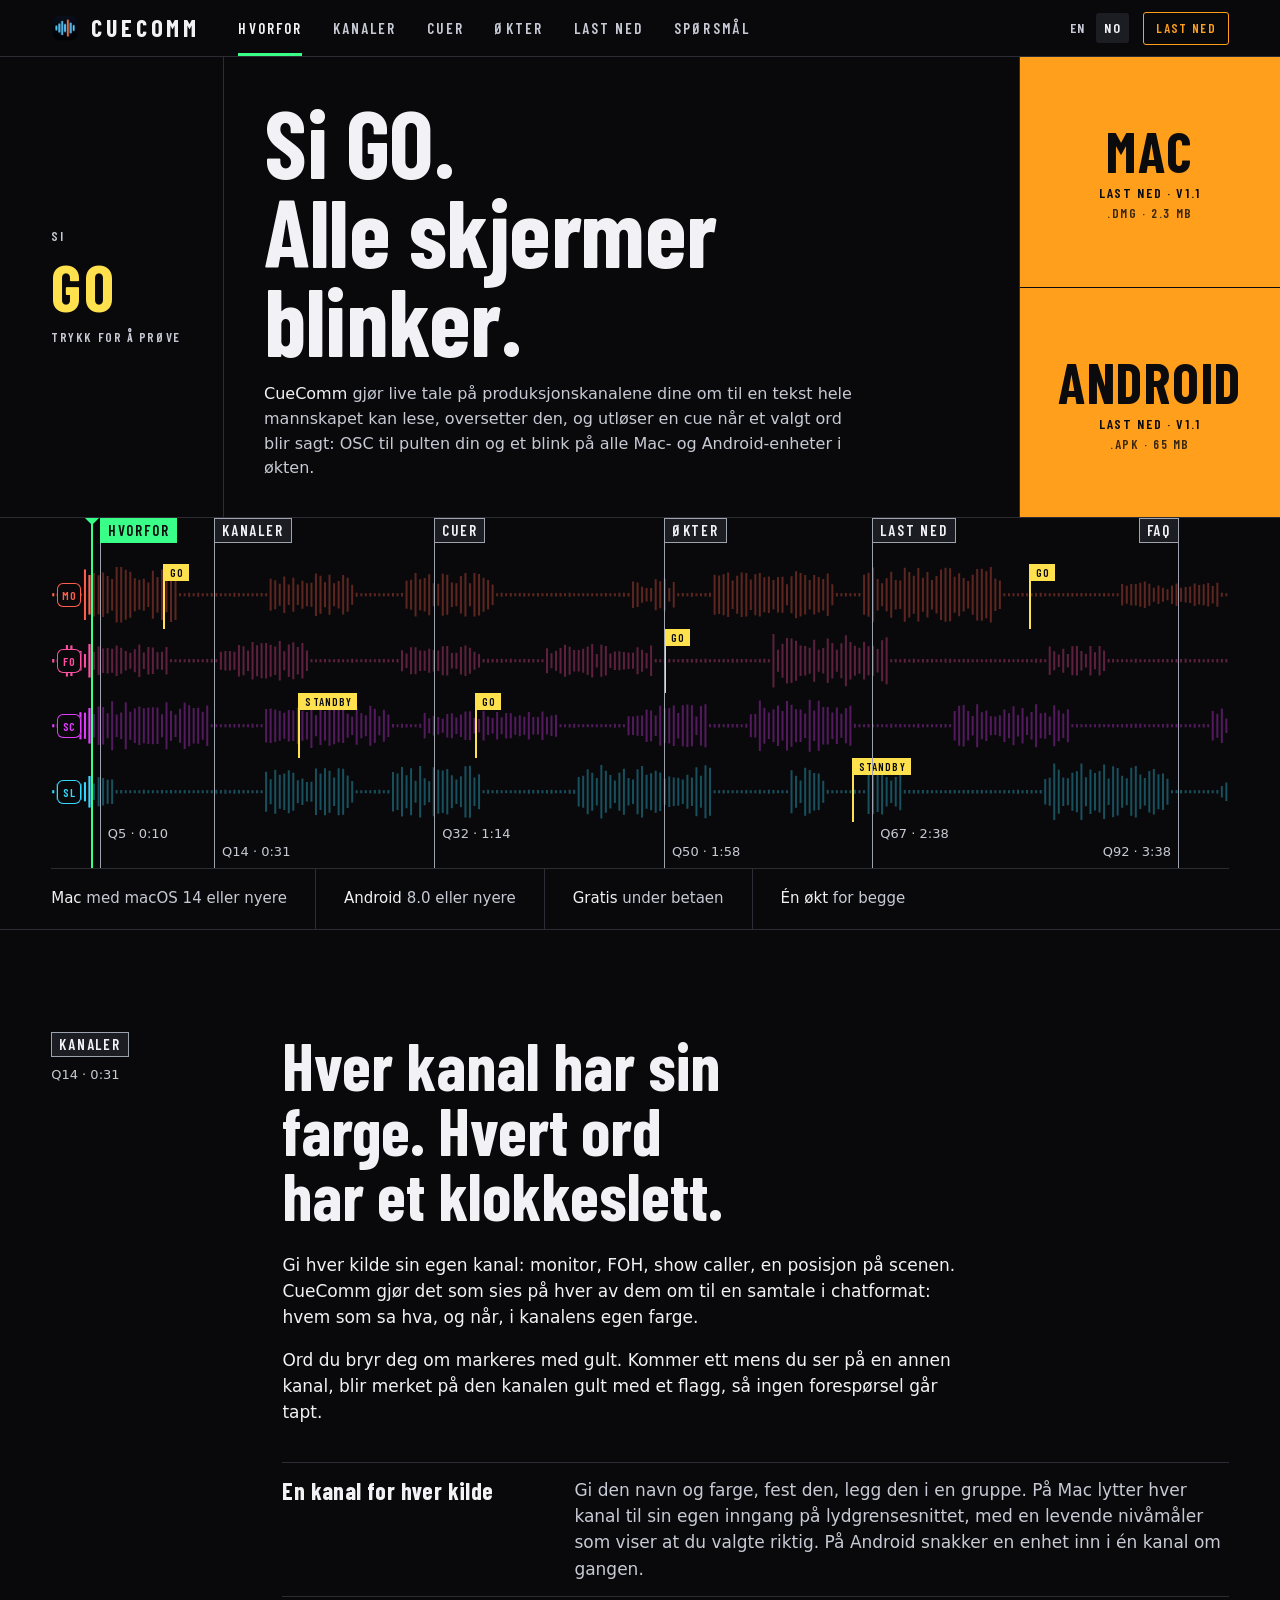
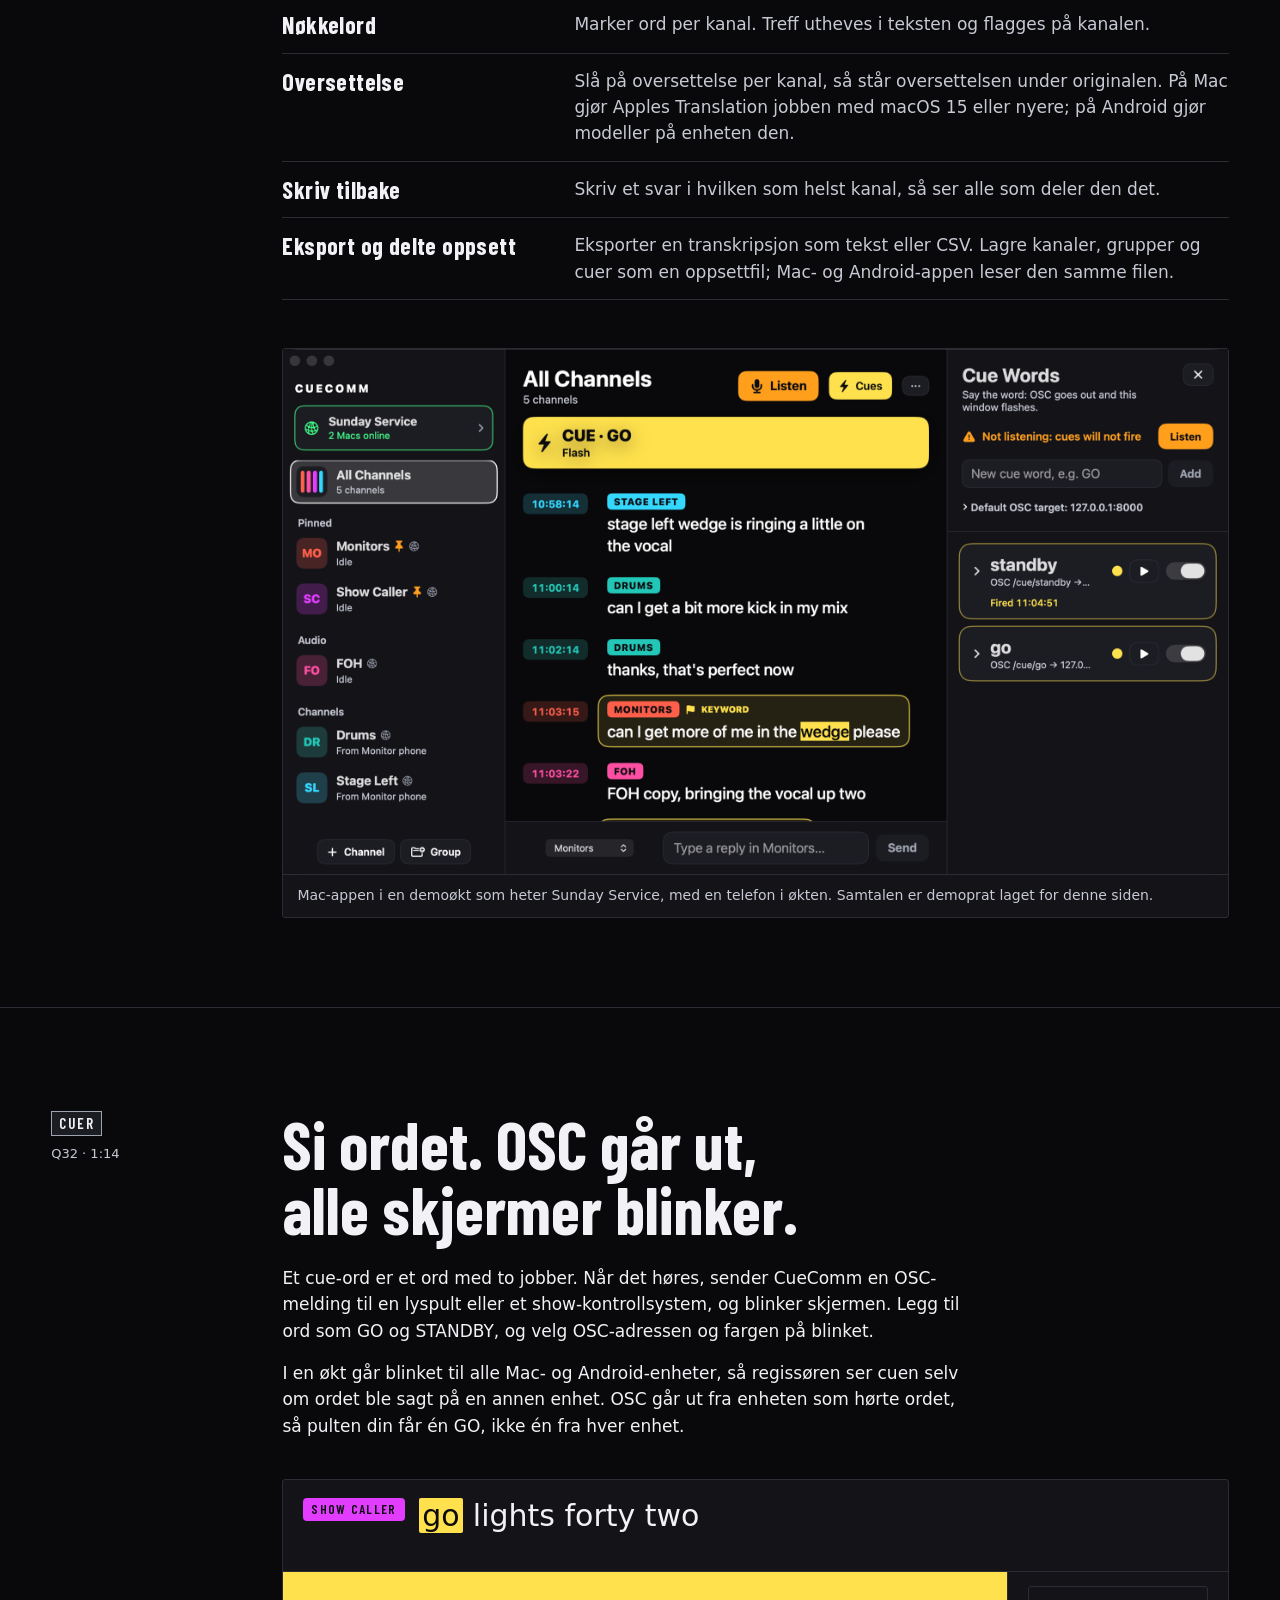
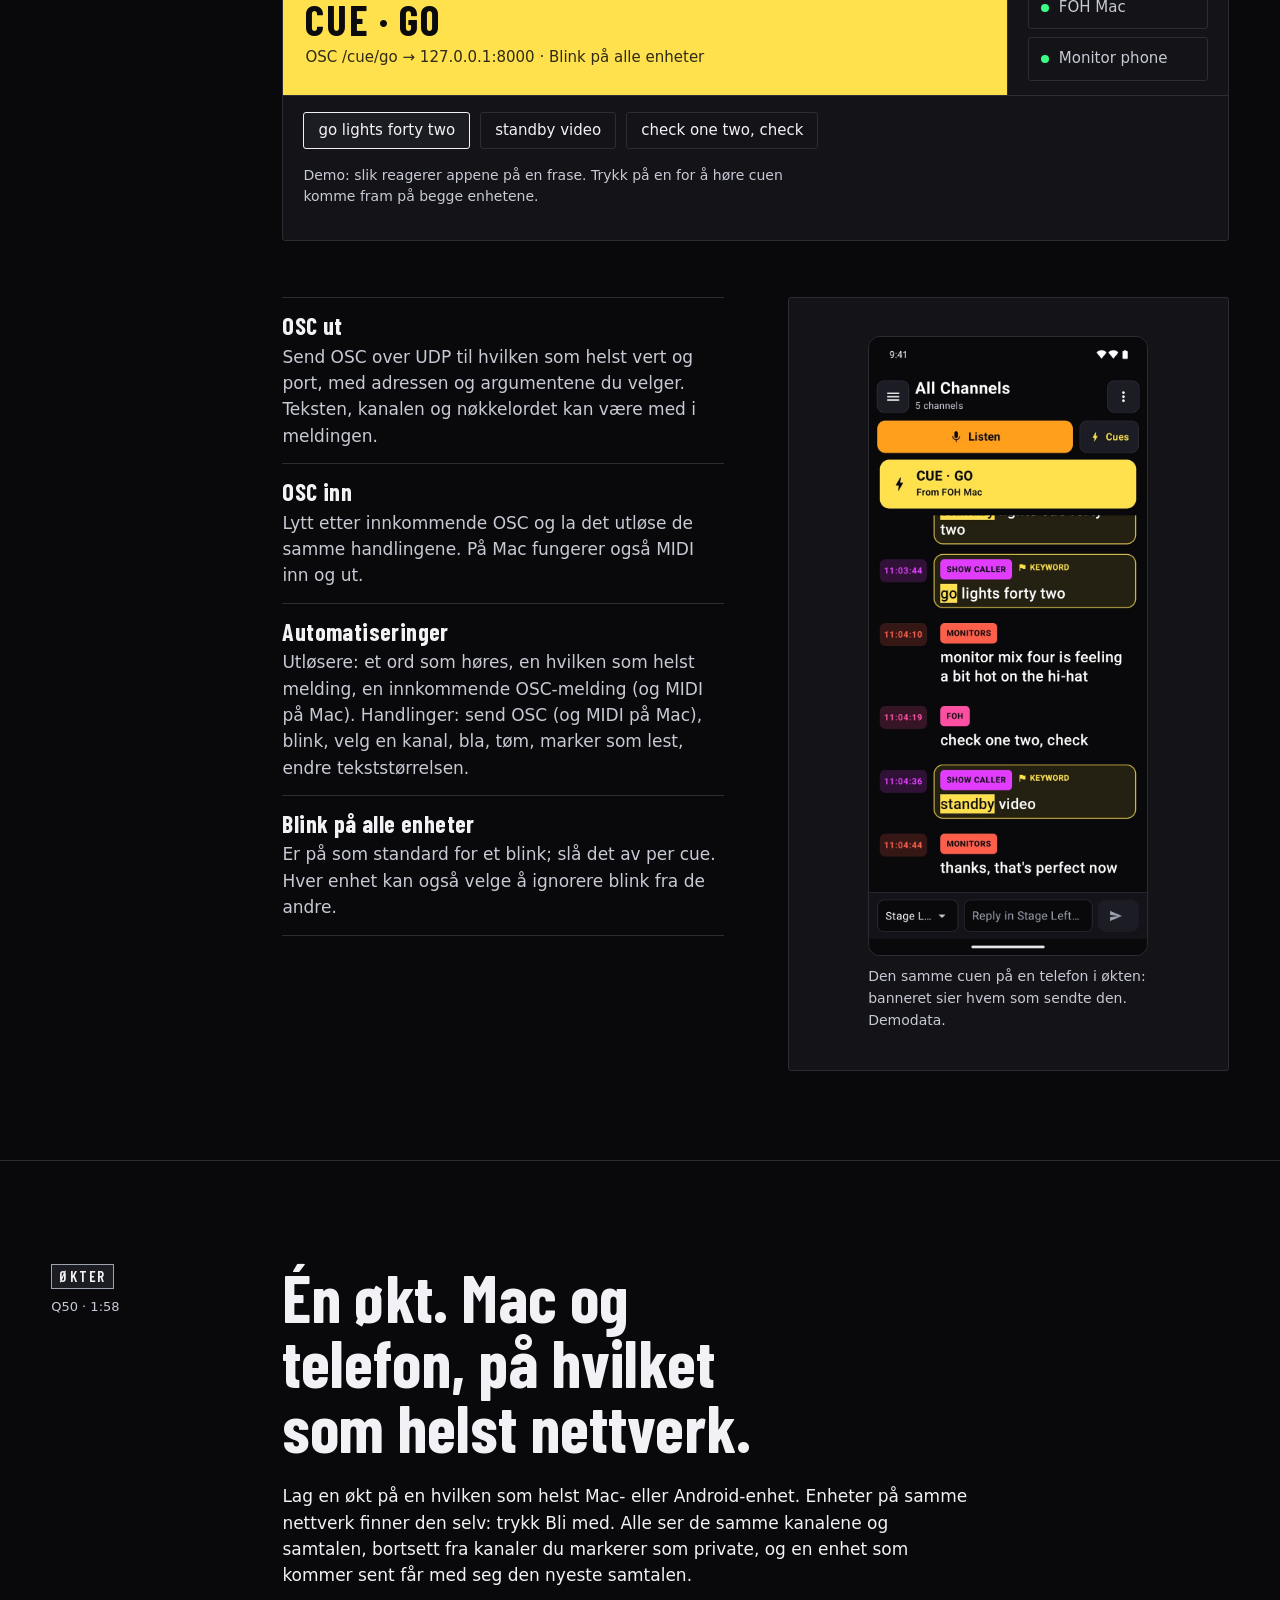
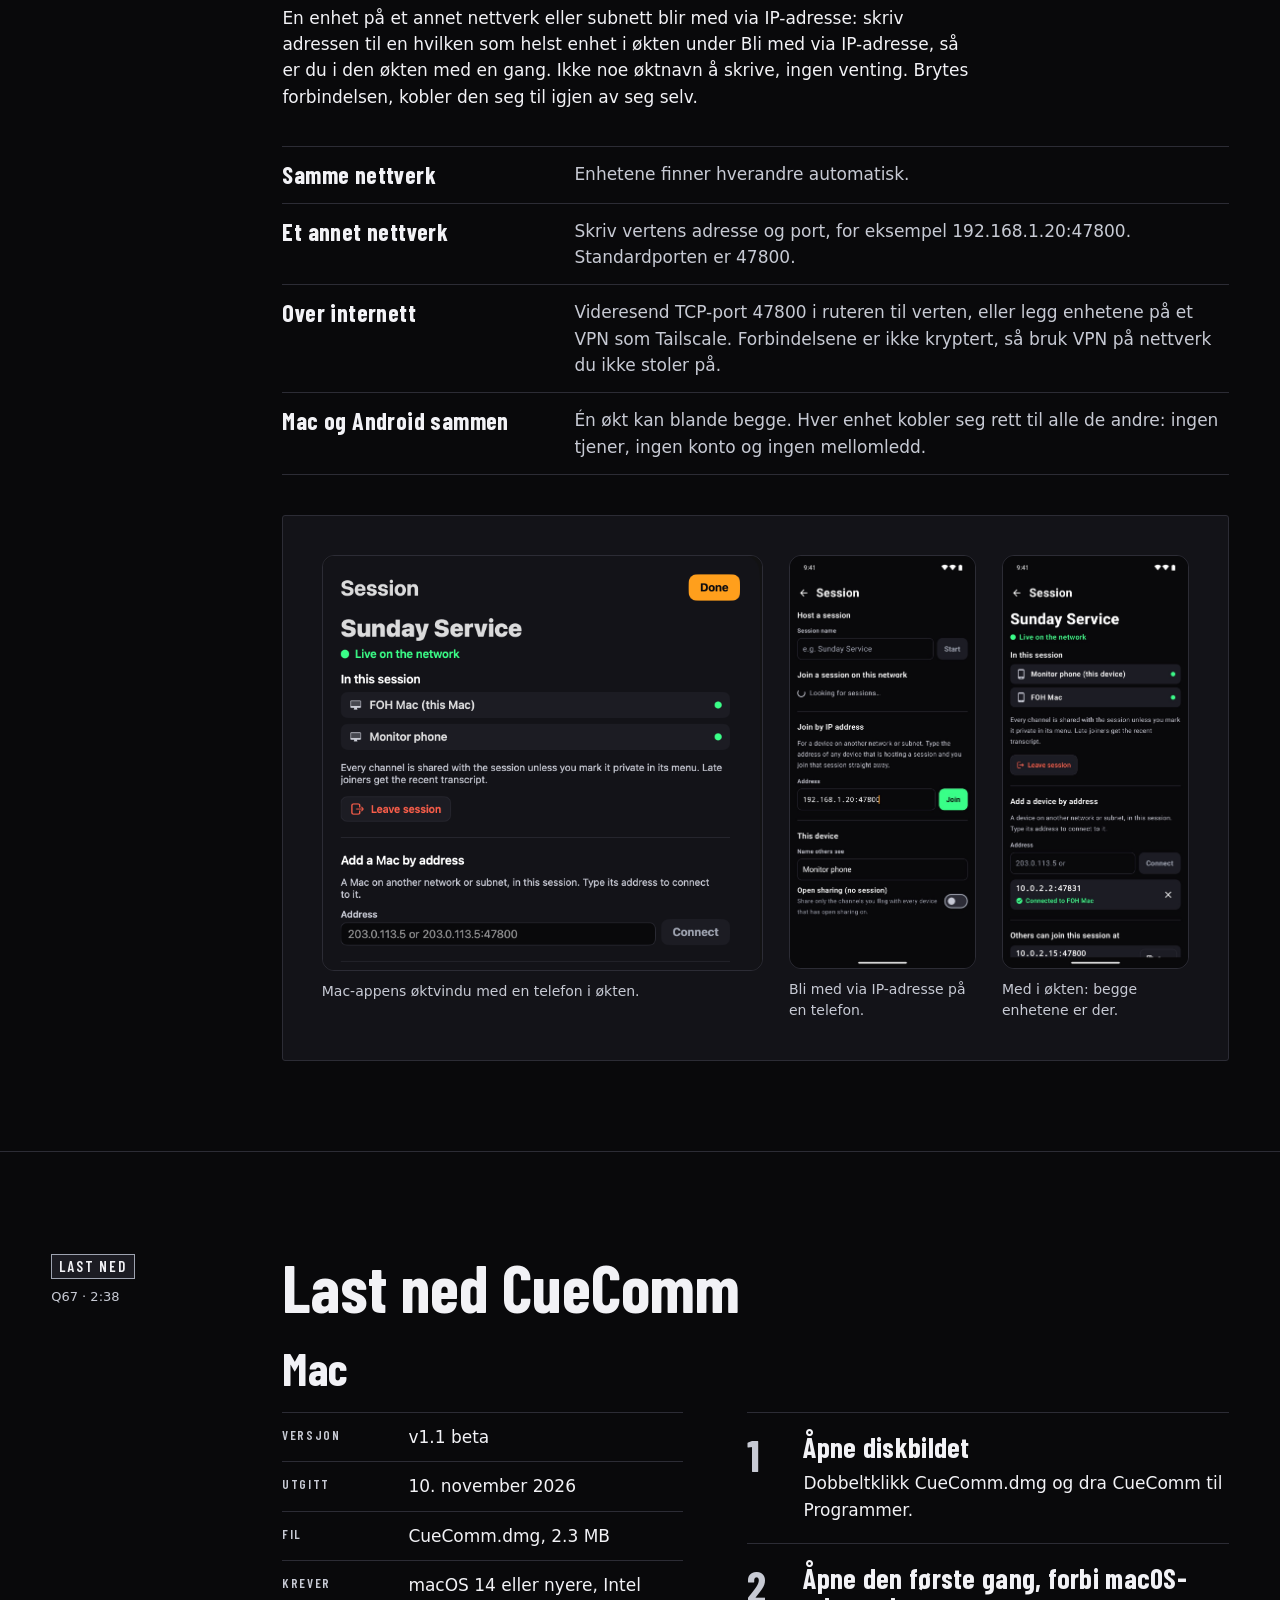
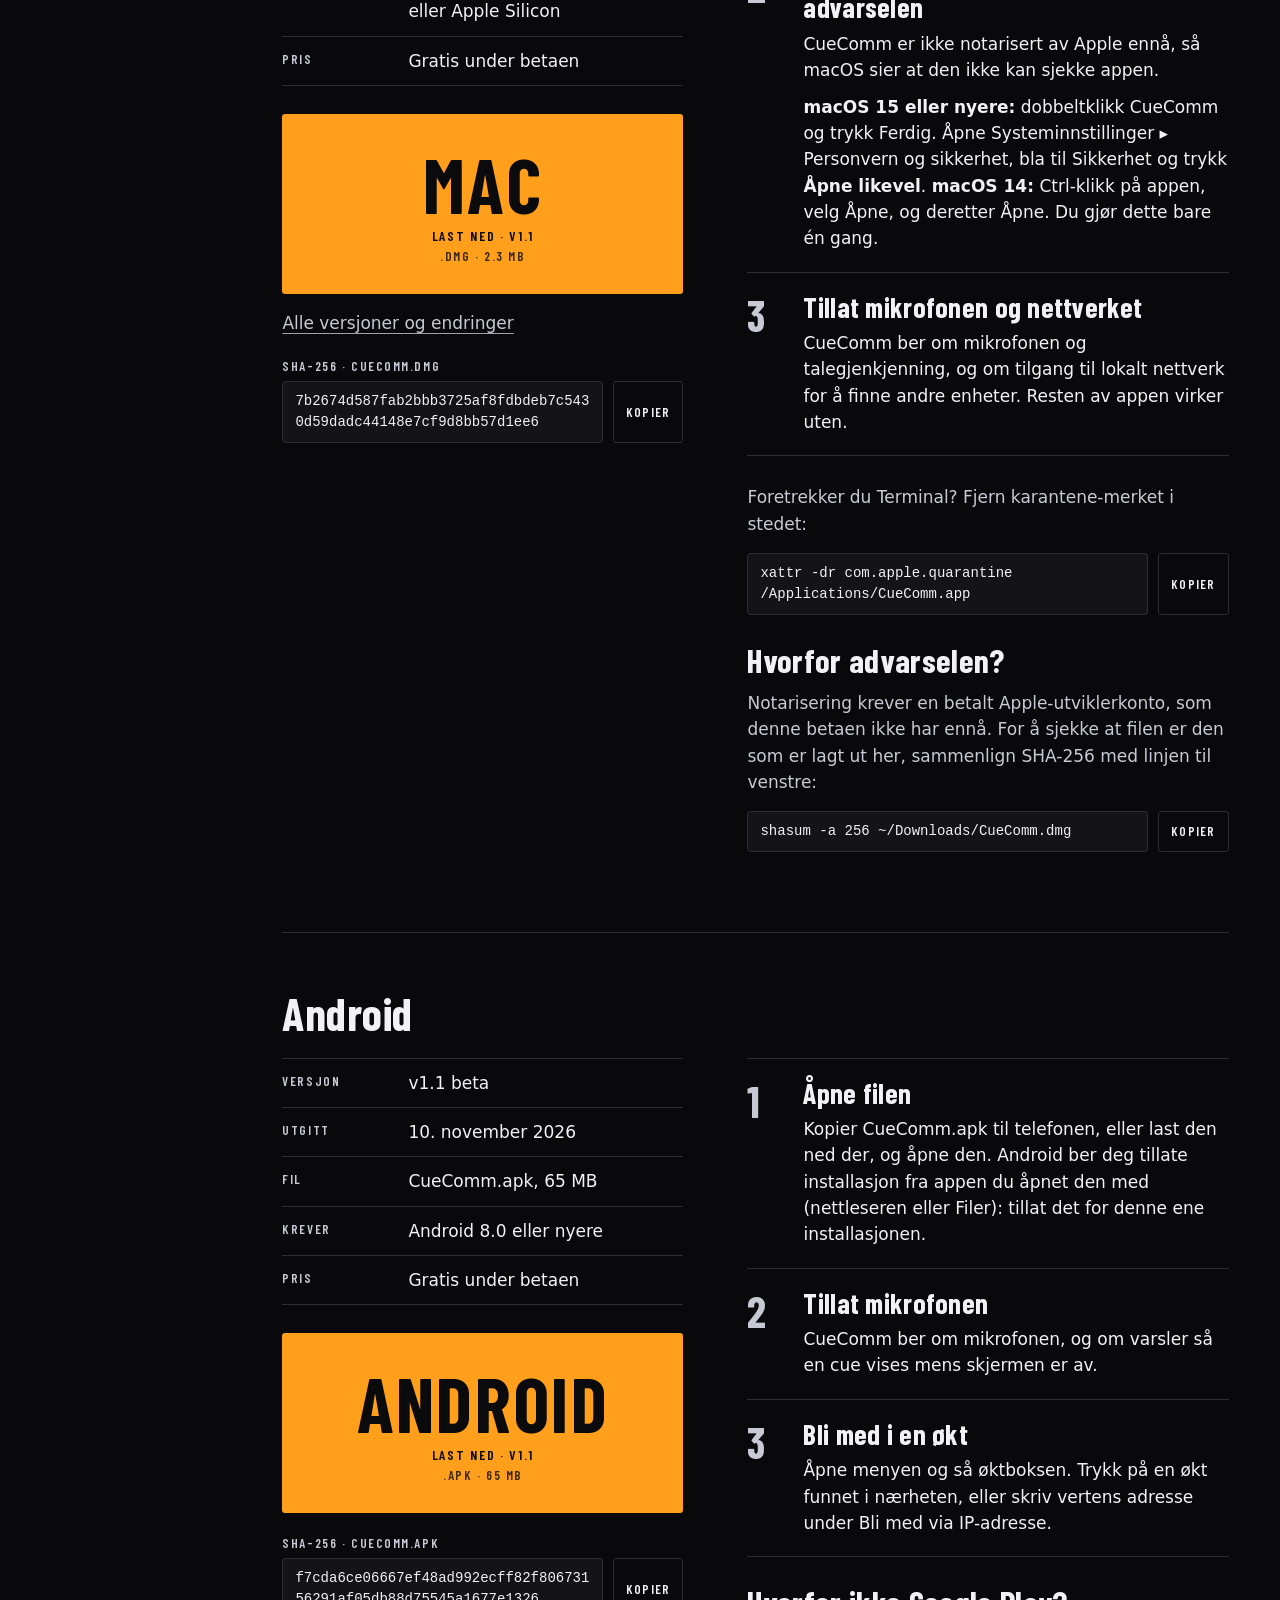
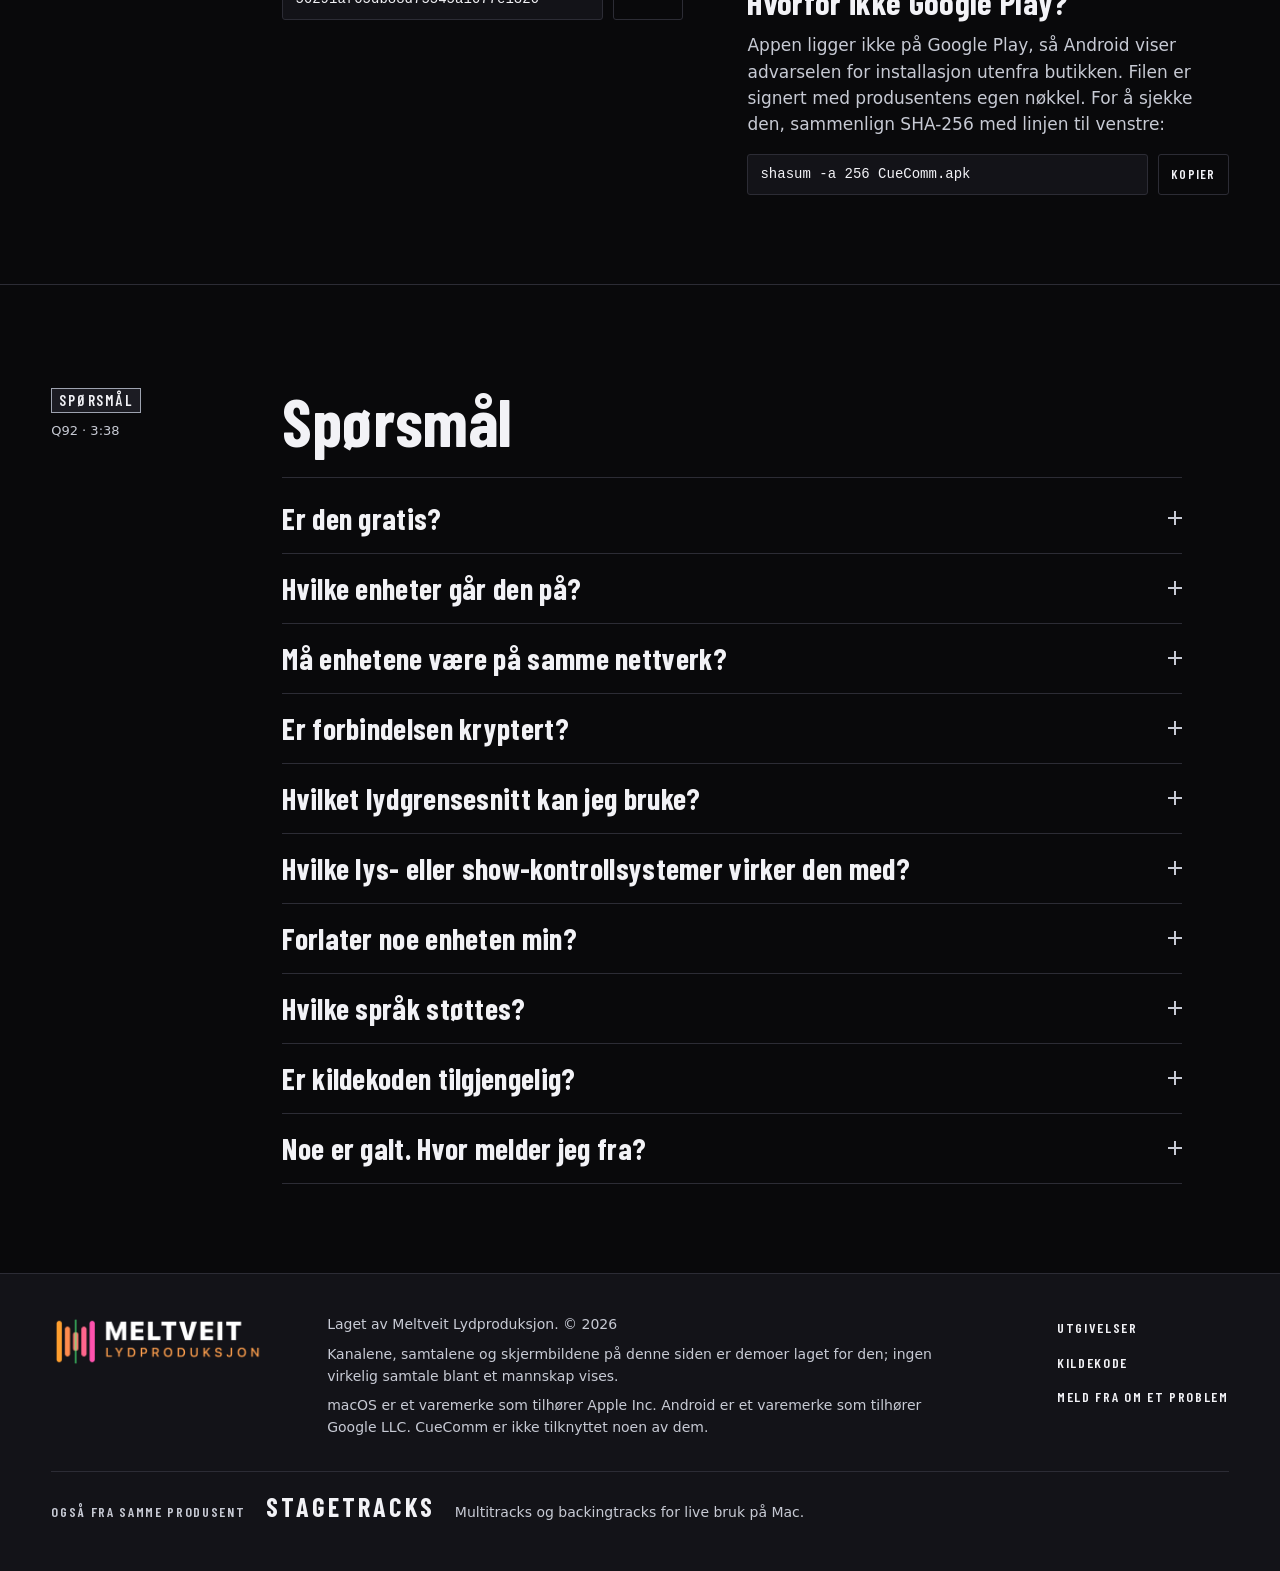
==== commit c0f1ccd6: "CueComm 1.1: better input from soundcards such as Dante Virtual Soundcard Co-Authored-By: Claude Son" ====
--- a/docs/no/index.html
+++ b/docs/no/index.html
@@ -20,11 +20,11 @@
 <div class="flash" aria-hidden="true"></div>
 <div class="cuebar" role="status"><b></b><span></span></div>
 <main id="main">
-<section class="hero" id="why" data-part="why" aria-label="CueComm"><div class="call"><button class="nx" type="button" data-fire data-title="CUE · GO" data-detail="OSC /cue/go · Blink på alle enheter i økten" aria-label="Prøv selv: utløs en GO-cue. Siden blinker."><span class="lab">Si</span><span class="cue">GO</span><span class="lab">Trykk for å prøve</span></button><div class="mid"><h1>Si GO.<br>Alle skjermer blinker.</h1><p class="lead"><b>CueComm</b> gjør live tale på produksjonskanalene dine om til en tekst hele mannskapet kan lese, oversetter den, og utløser en cue når et valgt ord blir sagt: OSC til pulten din og et blink på alle Mac- og Android-enheter i økten.</p></div><div class="keys"><a class="key" href="https://github.com/The13ThMoose/CueComm/releases/latest/download/CueComm.dmg" data-os="mac"><b>MAC</b><span>Last ned · v1.0</span><span>.dmg · 2.2 MB</span></a><a class="key" href="https://github.com/The13ThMoose/CueComm/releases/latest/download/CueComm.apk" data-os="android"><b>ANDROID</b><span>Last ned · v1.0</span><span>.apk · 65 MB</span></a></div></div><nav class="map hero-map" aria-label="Øktkart"><div class="lanes" aria-hidden="true"><div class="lane"><i class="lc">MO</i><svg class="r dense" viewBox="0 0 1200 60" preserveAspectRatio="none"><use href="#ld0"/></svg><svg class="r sparse" viewBox="0 0 1200 60" preserveAspectRatio="none"><use href="#ls0"/></svg><svg class="p dense" viewBox="0 0 1200 60" preserveAspectRatio="none"><use href="#ld0"/></svg><svg class="p sparse" viewBox="0 0 1200 60" preserveAspectRatio="none"><use href="#ls0"/></svg></div><div class="lane"><i class="lc">FO</i><svg class="r dense" viewBox="0 0 1200 60" preserveAspectRatio="none"><use href="#ld1"/></svg><svg class="r sparse" viewBox="0 0 1200 60" preserveAspectRatio="none"><use href="#ls1"/></svg><svg class="p dense" viewBox="0 0 1200 60" preserveAspectRatio="none"><use href="#ld1"/></svg><svg class="p sparse" viewBox="0 0 1200 60" preserveAspectRatio="none"><use href="#ls1"/></svg></div><div class="lane"><i class="lc">SC</i><svg class="r dense" viewBox="0 0 1200 60" preserveAspectRatio="none"><use href="#ld2"/></svg><svg class="r sparse" viewBox="0 0 1200 60" preserveAspectRatio="none"><use href="#ls2"/></svg><svg class="p dense" viewBox="0 0 1200 60" preserveAspectRatio="none"><use href="#ld2"/></svg><svg class="p sparse" viewBox="0 0 1200 60" preserveAspectRatio="none"><use href="#ls2"/></svg></div><div class="lane"><i class="lc">SL</i><svg class="r dense" viewBox="0 0 1200 60" preserveAspectRatio="none"><use href="#ld3"/></svg><svg class="r sparse" viewBox="0 0 1200 60" preserveAspectRatio="none"><use href="#ls3"/></svg><svg class="p dense" viewBox="0 0 1200 60" preserveAspectRatio="none"><use href="#ld3"/></svg><svg class="p sparse" viewBox="0 0 1200 60" preserveAspectRatio="none"><use href="#ls3"/></svg></div><b class="cf" data-q="GO" style="left:9.5%;top:0%;height:25%"></b><b class="cf" data-q="STANDBY" style="left:21%;top:50%;height:25%"></b><b class="cf" data-q="GO" style="left:36%;top:50%;height:25%"></b><b class="cf" data-q="GO" style="left:52%;top:25%;height:25%"></b><b class="cf" data-q="STANDBY" style="left:68%;top:75%;height:25%"></b><b class="cf" data-q="GO" style="left:83%;top:0%;height:25%"></b></div><a class="fl on" href="#why" data-f="why" title="Hvorfor" style="--f:3.5%"><em>Hvorfor</em><small data-bar="Q">Q4 · 0:07</small></a><a class="fl" href="#channels" data-f="channels" title="Kanaler" style="--f:14%"><em>Kanaler</em><small data-bar="Q">Q14 · 0:31</small></a><a class="fl" href="#cues" data-f="cues" title="Cuer" style="--f:30%"><em>Cuer</em><small data-bar="Q">Q29 · 1:07</small></a><a class="fl" href="#sessions" data-f="sessions" title="Økter" style="--f:52%"><em>Økter</em><small data-bar="Q">Q50 · 1:58</small></a><a class="fl" href="#install" data-f="install" title="Last ned" style="--f:74%"><em>Last ned</em><small data-bar="Q">Q71 · 2:48</small></a><a class="fl flip" href="#faq" data-f="faq" title="Spørsmål" style="--f:90%"><em>FAQ</em><small data-bar="Q">Q87 · 3:26</small></a><div class="ph"></div></nav><ul class="reqs"><li><b>Mac</b> med macOS 14 eller nyere</li><li><b>Android</b> 8.0 eller nyere</li><li><b>Gratis</b> under betaen</li><li><b>Én økt</b> for begge</li></ul></section>
+<section class="hero" id="why" data-part="why" aria-label="CueComm"><div class="call"><button class="nx" type="button" data-fire data-title="CUE · GO" data-detail="OSC /cue/go · Blink på alle enheter i økten" aria-label="Prøv selv: utløs en GO-cue. Siden blinker."><span class="lab">Si</span><span class="cue">GO</span><span class="lab">Trykk for å prøve</span></button><div class="mid"><h1>Si GO.<br>Alle skjermer blinker.</h1><p class="lead"><b>CueComm</b> gjør live tale på produksjonskanalene dine om til en tekst hele mannskapet kan lese, oversetter den, og utløser en cue når et valgt ord blir sagt: OSC til pulten din og et blink på alle Mac- og Android-enheter i økten.</p></div><div class="keys"><a class="key" href="https://github.com/The13ThMoose/CueComm/releases/latest/download/CueComm.dmg" data-os="mac"><b>MAC</b><span>Last ned · v1.1</span><span>.dmg · 2.3 MB</span></a><a class="key" href="https://github.com/The13ThMoose/CueComm/releases/latest/download/CueComm.apk" data-os="android"><b>ANDROID</b><span>Last ned · v1.1</span><span>.apk · 65 MB</span></a></div></div><nav class="map hero-map" aria-label="Øktkart"><div class="lanes" aria-hidden="true"><div class="lane"><i class="lc">MO</i><svg class="r dense" viewBox="0 0 1200 60" preserveAspectRatio="none"><use href="#ld0"/></svg><svg class="r sparse" viewBox="0 0 1200 60" preserveAspectRatio="none"><use href="#ls0"/></svg><svg class="p dense" viewBox="0 0 1200 60" preserveAspectRatio="none"><use href="#ld0"/></svg><svg class="p sparse" viewBox="0 0 1200 60" preserveAspectRatio="none"><use href="#ls0"/></svg></div><div class="lane"><i class="lc">FO</i><svg class="r dense" viewBox="0 0 1200 60" preserveAspectRatio="none"><use href="#ld1"/></svg><svg class="r sparse" viewBox="0 0 1200 60" preserveAspectRatio="none"><use href="#ls1"/></svg><svg class="p dense" viewBox="0 0 1200 60" preserveAspectRatio="none"><use href="#ld1"/></svg><svg class="p sparse" viewBox="0 0 1200 60" preserveAspectRatio="none"><use href="#ls1"/></svg></div><div class="lane"><i class="lc">SC</i><svg class="r dense" viewBox="0 0 1200 60" preserveAspectRatio="none"><use href="#ld2"/></svg><svg class="r sparse" viewBox="0 0 1200 60" preserveAspectRatio="none"><use href="#ls2"/></svg><svg class="p dense" viewBox="0 0 1200 60" preserveAspectRatio="none"><use href="#ld2"/></svg><svg class="p sparse" viewBox="0 0 1200 60" preserveAspectRatio="none"><use href="#ls2"/></svg></div><div class="lane"><i class="lc">SL</i><svg class="r dense" viewBox="0 0 1200 60" preserveAspectRatio="none"><use href="#ld3"/></svg><svg class="r sparse" viewBox="0 0 1200 60" preserveAspectRatio="none"><use href="#ls3"/></svg><svg class="p dense" viewBox="0 0 1200 60" preserveAspectRatio="none"><use href="#ld3"/></svg><svg class="p sparse" viewBox="0 0 1200 60" preserveAspectRatio="none"><use href="#ls3"/></svg></div><b class="cf" data-q="GO" style="left:9.5%;top:0%;height:25%"></b><b class="cf" data-q="STANDBY" style="left:21%;top:50%;height:25%"></b><b class="cf" data-q="GO" style="left:36%;top:50%;height:25%"></b><b class="cf" data-q="GO" style="left:52%;top:25%;height:25%"></b><b class="cf" data-q="STANDBY" style="left:68%;top:75%;height:25%"></b><b class="cf" data-q="GO" style="left:83%;top:0%;height:25%"></b></div><a class="fl on" href="#why" data-f="why" title="Hvorfor" style="--f:3.5%"><em>Hvorfor</em><small data-bar="Q">Q4 · 0:07</small></a><a class="fl" href="#channels" data-f="channels" title="Kanaler" style="--f:14%"><em>Kanaler</em><small data-bar="Q">Q14 · 0:31</small></a><a class="fl" href="#cues" data-f="cues" title="Cuer" style="--f:30%"><em>Cuer</em><small data-bar="Q">Q29 · 1:07</small></a><a class="fl" href="#sessions" data-f="sessions" title="Økter" style="--f:52%"><em>Økter</em><small data-bar="Q">Q50 · 1:58</small></a><a class="fl" href="#install" data-f="install" title="Last ned" style="--f:74%"><em>Last ned</em><small data-bar="Q">Q71 · 2:48</small></a><a class="fl flip" href="#faq" data-f="faq" title="Spørsmål" style="--f:90%"><em>FAQ</em><small data-bar="Q">Q87 · 3:26</small></a><div class="ph"></div></nav><ul class="reqs"><li><b>Mac</b> med macOS 14 eller nyere</li><li><b>Android</b> 8.0 eller nyere</li><li><b>Gratis</b> under betaen</li><li><b>Én økt</b> for begge</li></ul></section>
 <section class="part" id="channels" data-part="channels" aria-labelledby="channels-h"><div class="in"><div class="gut"><span class="flag">Kanaler</span><span class="pos" data-bar="Q">Q14 · 0:31</span></div><div class="main"><h2 id="channels-h">Hver kanal har sin farge. Hvert ord har et klokkeslett.</h2><p>Gi hver kilde sin egen kanal: monitor, FOH, show caller, en posisjon på scenen. CueComm gjør det som sies på hver av dem om til en samtale i chatformat: hvem som sa hva, og når, i kanalens egen farge.</p><p>Ord du bryr deg om markeres med gult. Kommer ett mens du ser på en annen kanal, blir merket på den kanalen gult med et flagg, så ingen forespørsel går tapt.</p><dl class="rows"><div><dt>En kanal for hver kilde</dt><dd>Gi den navn og farge, fest den, legg den i en gruppe. På Mac lytter hver kanal til sin egen inngang på lydgrensesnittet, med en levende nivåmåler som viser at du valgte riktig. På Android snakker en enhet inn i én kanal om gangen.</dd></div><div><dt>Nøkkelord</dt><dd>Marker ord per kanal. Treff utheves i teksten og flagges på kanalen.</dd></div><div><dt>Oversettelse</dt><dd>Slå på oversettelse per kanal, så står oversettelsen under originalen. På Mac gjør Apples Translation jobben med macOS 15 eller nyere; på Android gjør modeller på enheten den.</dd></div><div><dt>Skriv tilbake</dt><dd>Skriv et svar i hvilken som helst kanal, så ser alle som deler den det.</dd></div><div><dt>Eksport og delte oppsett</dt><dd>Eksporter en transkripsjon som tekst eller CSV. Lagre kanaler, grupper og cuer som en oppsettfil; Mac- og Android-appen leser den samme filen.</dd></div></dl><figure class="shot"><div class="pan"><img src="../assets/img/app-mac.png" alt="CueComm Mac-appen i en økt: kanalene til venstre, teksten med nøkkelord markert med gult, et CUE · GO-banner øverst og panelet med cue-ord til høyre." width="2200" height="1224" loading="lazy" decoding="async"></div><figcaption>Mac-appen i en demoøkt som heter Sunday Service, med en telefon i økten. Samtalen er demoprat laget for denne siden.</figcaption></figure></div></div></section>
 <section class="part" id="cues" data-part="cues" aria-labelledby="cues-h"><div class="in"><div class="gut"><span class="flag">Cuer</span><span class="pos" data-bar="Q">Q29 · 1:07</span></div><div class="main"><h2 id="cues-h">Si ordet. OSC går ut, alle skjermer blinker.</h2><p>Et cue-ord er et ord med to jobber. Når det høres, sender CueComm en OSC-melding til en lyspult eller et show-kontrollsystem, og blinker skjermen. Legg til ord som GO og STANDBY, og velg OSC-adressen og fargen på blinket.</p><p>I en økt går blinket til alle Mac- og Android-enheter, så regissøren ser cuen selv om ordet ble sagt på en annen enhet. OSC går ut fra enheten som hørte ordet, så pulten din får én GO, ikke én fra hver enhet.</p><div class="demo" data-demo data-cue-label="CUE" data-idle-title="INGEN CUE"><div class="heard"><span class="hue">Show Caller</span><q data-heard></q></div><div class="out"><div class="banner" data-state="idle" aria-live="polite"><div><span class="t">INGEN CUE</span><span class="d"></span></div></div><div class="devs"><div class="dev"><i></i>FOH Mac</div><div class="dev"><i></i>Monitor phone</div></div></div><div class="chips" role="group" aria-label="Show Caller"><button class="chip" type="button" aria-pressed="true" data-text="go lights forty two" data-hit="go" data-cue="go" data-detail="OSC /cue/go → 127.0.0.1:8000 · Blink på alle enheter">go lights forty two</button><button class="chip" type="button" aria-pressed="false" data-text="standby video" data-hit="standby" data-cue="standby" data-detail="OSC /cue/standby → 127.0.0.1:8000 · Blink på alle enheter">standby video</button><button class="chip" type="button" aria-pressed="false" data-text="check one two, check" data-hit="" data-cue="" data-detail="Ingen cue-ord i denne linjen, så ingenting utløses.">check one two, check</button></div><p class="demo-note">Demo: slik reagerer appene på en frase. Trykk på en for å høre cuen komme fram på begge enhetene.</p></div><div class="split"><div><dl class="rows" style="margin-top:0"><div><dt>OSC ut</dt><dd>Send OSC over UDP til hvilken som helst vert og port, med adressen og argumentene du velger. Teksten, kanalen og nøkkelordet kan være med i meldingen.</dd></div><div><dt>OSC inn</dt><dd>Lytt etter innkommende OSC og la det utløse de samme handlingene. På Mac fungerer også MIDI inn og ut.</dd></div><div><dt>Automatiseringer</dt><dd>Utløsere: et ord som høres, en hvilken som helst melding, en innkommende OSC-melding (og MIDI på Mac). Handlinger: send OSC (og MIDI på Mac), blink, velg en kanal, bla, tøm, marker som lest, endre tekststørrelsen.</dd></div><div><dt>Blink på alle enheter</dt><dd>Er på som standard for et blink; slå det av per cue. Hver enhet kan også velge å ignorere blink fra de andre.</dd></div></dl></div><div class="phones"><figure><img src="../assets/img/phone-cue.jpg" alt="CueComm på en Android-telefon: et gult CUE · GO-banner med teksten Fra FOH Mac over samtalen." width="750" height="1667" loading="lazy" decoding="async"><figcaption>Den samme cuen på en telefon i økten: banneret sier hvem som sendte den. Demodata.</figcaption></figure></div></div></div></div></section>
 <section class="part" id="sessions" data-part="sessions" aria-labelledby="sessions-h"><div class="in"><div class="gut"><span class="flag">Økter</span><span class="pos" data-bar="Q">Q50 · 1:58</span></div><div class="main"><h2 id="sessions-h">Én økt. Mac og telefon, på hvilket som helst nettverk.</h2><p>Lag en økt på en hvilken som helst Mac- eller Android-enhet. Enheter på samme nettverk finner den selv: trykk Bli med. Alle ser de samme kanalene og samtalen, bortsett fra kanaler du markerer som private, og en enhet som kommer sent får med seg den nyeste samtalen.</p><p>En enhet på et annet nettverk eller subnett blir med via IP-adresse: skriv adressen til en hvilken som helst enhet i økten under Bli med via IP-adresse, så er du i den økten med en gang. Ikke noe øktnavn å skrive, ingen venting. Brytes forbindelsen, kobler den seg til igjen av seg selv.</p><dl class="rows"><div><dt>Samme nettverk</dt><dd>Enhetene finner hverandre automatisk.</dd></div><div><dt>Et annet nettverk</dt><dd>Skriv vertens adresse og port, for eksempel 192.168.1.20:47800. Standardporten er 47800.</dd></div><div><dt>Over internett</dt><dd>Videresend TCP-port 47800 i ruteren til verten, eller legg enhetene på et VPN som Tailscale. Forbindelsene er ikke kryptert, så bruk VPN på nettverk du ikke stoler på.</dd></div><div><dt>Mac og Android sammen</dt><dd>Én økt kan blande begge. Hver enhet kobler seg rett til alle de andre: ingen tjener, ingen konto og ingen mellomledd.</dd></div></dl><div class="phones trio"><figure style="flex:1.06 1 0"><img src="../assets/img/app-mac-session.png" alt="Øktvinduet i Mac-appen: Sunday Service er live med to enheter, og et adressefelt for å legge til en enhet på et annet nettverk." width="1240" height="1170" loading="lazy" decoding="async"><figcaption>Mac-appens øktvindu med en telefon i økten.</figcaption></figure><figure style="flex:.45 1 0"><img src="../assets/img/phone-join.jpg" alt="Android-skjermen for økter, med en økt funnet i nærheten og feltet Bli med via IP-adresse utfylt med en adresse." width="750" height="1667" loading="lazy" decoding="async"><figcaption>Bli med via IP-adresse på en telefon.</figcaption></figure><figure style="flex:.45 1 0"><img src="../assets/img/phone-live.jpg" alt="Android-skjermen for økter etter at telefonen ble med: Sunday Service er live med telefonen og en Mac, og adressen viser Tilkoblet FOH Mac." width="750" height="1667" loading="lazy" decoding="async"><figcaption>Med i økten: begge enhetene er der.</figcaption></figure></div></div></div></section>
-<section class="part" id="install" data-part="install" aria-labelledby="install-h"><div class="in"><div class="gut"><span class="flag">Last ned</span><span class="pos" data-bar="Q">Q71 · 2:48</span></div><div class="main"><h2 id="install-h">Last ned CueComm</h2><div class="plat"><h3>Mac</h3><div><dl class="facts"><div><dt>Versjon</dt><dd>v1.0 beta</dd></div><div><dt>Utgitt</dt><dd>29. oktober 2026</dd></div><div><dt>Fil</dt><dd>CueComm.dmg, 2.2 MB</dd></div><div><dt>Krever</dt><dd>macOS 14 eller nyere, Intel eller Apple Silicon</dd></div><div><dt>Pris</dt><dd>Gratis under betaen</dd></div></dl><a class="key xl" href="https://github.com/The13ThMoose/CueComm/releases/latest/download/CueComm.dmg"><b>MAC</b><span>Last ned · v1.0</span><span>.dmg · 2.2 MB</span></a><p class="dim" style="margin-top:16px"><a href="https://github.com/The13ThMoose/CueComm/releases">Alle versjoner og endringer</a></p><div class="sha"><span class="lab">SHA-256 · CueComm.dmg</span><div class="code"><code id="sha-mac">3976cf2bb0a203a7882148412996acbfcf6ec6c1417df579751ae100242994b4</code><button class="btn" type="button" data-copy="sha-mac" data-done="Kopiert">Kopier</button></div></div></div><div><ol class="steps"><li><div><h3>Åpne diskbildet</h3><p>Dobbeltklikk CueComm.dmg og dra CueComm til Programmer.</p></div></li><li><div><h3>Åpne den første gang, forbi macOS-advarselen</h3><p>CueComm er ikke notarisert av Apple ennå, så macOS sier at den ikke kan sjekke appen.</p><p><b>macOS 15 eller nyere:</b> dobbeltklikk CueComm og trykk Ferdig. Åpne Systeminnstillinger ▸ Personvern og sikkerhet, bla til Sikkerhet og trykk <b>Åpne likevel</b>. <b>macOS 14:</b> Ctrl-klikk på appen, velg Åpne, og deretter Åpne. Du gjør dette bare én gang.</p></div></li><li><div><h3>Tillat mikrofonen og nettverket</h3><p>CueComm ber om mikrofonen og talegjenkjenning, og om tilgang til lokalt nettverk for å finne andre enheter. Resten av appen virker uten.</p></div></li></ol><div class="why"><p>Foretrekker du Terminal? Fjern karantene-merket i stedet:</p><div class="code"><code id="xattr">xattr -dr com.apple.quarantine /Applications/CueComm.app</code><button class="btn" type="button" data-copy="xattr" data-done="Kopiert">Kopier</button></div><h3 style="margin-top:28px">Hvorfor advarselen?</h3><p>Notarisering krever en betalt Apple-utviklerkonto, som denne betaen ikke har ennå. For å sjekke at filen er den som er lagt ut her, sammenlign SHA-256 med linjen til venstre:</p><div class="code"><code id="shacmd-mac">shasum -a 256 ~/Downloads/CueComm.dmg</code><button class="btn" type="button" data-copy="shacmd-mac" data-done="Kopiert">Kopier</button></div></div></div></div><div class="plat"><h3>Android</h3><div><dl class="facts"><div><dt>Versjon</dt><dd>v1.0 beta</dd></div><div><dt>Utgitt</dt><dd>29. oktober 2026</dd></div><div><dt>Fil</dt><dd>CueComm.apk, 65 MB</dd></div><div><dt>Krever</dt><dd>Android 8.0 eller nyere</dd></div><div><dt>Pris</dt><dd>Gratis under betaen</dd></div></dl><a class="key xl" href="https://github.com/The13ThMoose/CueComm/releases/latest/download/CueComm.apk"><b>ANDROID</b><span>Last ned · v1.0</span><span>.apk · 65 MB</span></a><div class="sha"><span class="lab">SHA-256 · CueComm.apk</span><div class="code"><code id="sha-and">f7cda6ce06667ef48ad992ecff82f80673156291af05db88d75545a1677e1326</code><button class="btn" type="button" data-copy="sha-and" data-done="Kopiert">Kopier</button></div></div></div><div><ol class="steps"><li><div><h3>Åpne filen</h3><p>Kopier CueComm.apk til telefonen, eller last den ned der, og åpne den. Android ber deg tillate installasjon fra appen du åpnet den med (nettleseren eller Filer): tillat det for denne ene installasjonen.</p></div></li><li><div><h3>Tillat mikrofonen</h3><p>CueComm ber om mikrofonen, og om varsler så en cue vises mens skjermen er av.</p></div></li><li><div><h3>Bli med i en økt</h3><p>Åpne menyen og så øktboksen. Trykk på en økt funnet i nærheten, eller skriv vertens adresse under Bli med via IP-adresse.</p></div></li></ol><div class="why"><h3>Hvorfor ikke Google Play?</h3><p>Appen ligger ikke på Google Play, så Android viser advarselen for installasjon utenfra butikken. Filen er signert med produsentens egen nøkkel. For å sjekke den, sammenlign SHA-256 med linjen til venstre:</p><div class="code"><code id="shacmd-and">shasum -a 256 CueComm.apk</code><button class="btn" type="button" data-copy="shacmd-and" data-done="Kopiert">Kopier</button></div></div></div></div></div></div></section>
+<section class="part" id="install" data-part="install" aria-labelledby="install-h"><div class="in"><div class="gut"><span class="flag">Last ned</span><span class="pos" data-bar="Q">Q71 · 2:48</span></div><div class="main"><h2 id="install-h">Last ned CueComm</h2><div class="plat"><h3>Mac</h3><div><dl class="facts"><div><dt>Versjon</dt><dd>v1.1 beta</dd></div><div><dt>Utgitt</dt><dd>10. november 2026</dd></div><div><dt>Fil</dt><dd>CueComm.dmg, 2.3 MB</dd></div><div><dt>Krever</dt><dd>macOS 14 eller nyere, Intel eller Apple Silicon</dd></div><div><dt>Pris</dt><dd>Gratis under betaen</dd></div></dl><a class="key xl" href="https://github.com/The13ThMoose/CueComm/releases/latest/download/CueComm.dmg"><b>MAC</b><span>Last ned · v1.1</span><span>.dmg · 2.3 MB</span></a><p class="dim" style="margin-top:16px"><a href="https://github.com/The13ThMoose/CueComm/releases">Alle versjoner og endringer</a></p><div class="sha"><span class="lab">SHA-256 · CueComm.dmg</span><div class="code"><code id="sha-mac">7b2674d587fab2bbb3725af8fdbdeb7c5430d59dadc44148e7cf9d8bb57d1ee6</code><button class="btn" type="button" data-copy="sha-mac" data-done="Kopiert">Kopier</button></div></div></div><div><ol class="steps"><li><div><h3>Åpne diskbildet</h3><p>Dobbeltklikk CueComm.dmg og dra CueComm til Programmer.</p></div></li><li><div><h3>Åpne den første gang, forbi macOS-advarselen</h3><p>CueComm er ikke notarisert av Apple ennå, så macOS sier at den ikke kan sjekke appen.</p><p><b>macOS 15 eller nyere:</b> dobbeltklikk CueComm og trykk Ferdig. Åpne Systeminnstillinger ▸ Personvern og sikkerhet, bla til Sikkerhet og trykk <b>Åpne likevel</b>. <b>macOS 14:</b> Ctrl-klikk på appen, velg Åpne, og deretter Åpne. Du gjør dette bare én gang.</p></div></li><li><div><h3>Tillat mikrofonen og nettverket</h3><p>CueComm ber om mikrofonen og talegjenkjenning, og om tilgang til lokalt nettverk for å finne andre enheter. Resten av appen virker uten.</p></div></li></ol><div class="why"><p>Foretrekker du Terminal? Fjern karantene-merket i stedet:</p><div class="code"><code id="xattr">xattr -dr com.apple.quarantine /Applications/CueComm.app</code><button class="btn" type="button" data-copy="xattr" data-done="Kopiert">Kopier</button></div><h3 style="margin-top:28px">Hvorfor advarselen?</h3><p>Notarisering krever en betalt Apple-utviklerkonto, som denne betaen ikke har ennå. For å sjekke at filen er den som er lagt ut her, sammenlign SHA-256 med linjen til venstre:</p><div class="code"><code id="shacmd-mac">shasum -a 256 ~/Downloads/CueComm.dmg</code><button class="btn" type="button" data-copy="shacmd-mac" data-done="Kopiert">Kopier</button></div></div></div></div><div class="plat"><h3>Android</h3><div><dl class="facts"><div><dt>Versjon</dt><dd>v1.1 beta</dd></div><div><dt>Utgitt</dt><dd>10. november 2026</dd></div><div><dt>Fil</dt><dd>CueComm.apk, 65 MB</dd></div><div><dt>Krever</dt><dd>Android 8.0 eller nyere</dd></div><div><dt>Pris</dt><dd>Gratis under betaen</dd></div></dl><a class="key xl" href="https://github.com/The13ThMoose/CueComm/releases/latest/download/CueComm.apk"><b>ANDROID</b><span>Last ned · v1.1</span><span>.apk · 65 MB</span></a><div class="sha"><span class="lab">SHA-256 · CueComm.apk</span><div class="code"><code id="sha-and">f7cda6ce06667ef48ad992ecff82f80673156291af05db88d75545a1677e1326</code><button class="btn" type="button" data-copy="sha-and" data-done="Kopiert">Kopier</button></div></div></div><div><ol class="steps"><li><div><h3>Åpne filen</h3><p>Kopier CueComm.apk til telefonen, eller last den ned der, og åpne den. Android ber deg tillate installasjon fra appen du åpnet den med (nettleseren eller Filer): tillat det for denne ene installasjonen.</p></div></li><li><div><h3>Tillat mikrofonen</h3><p>CueComm ber om mikrofonen, og om varsler så en cue vises mens skjermen er av.</p></div></li><li><div><h3>Bli med i en økt</h3><p>Åpne menyen og så øktboksen. Trykk på en økt funnet i nærheten, eller skriv vertens adresse under Bli med via IP-adresse.</p></div></li></ol><div class="why"><h3>Hvorfor ikke Google Play?</h3><p>Appen ligger ikke på Google Play, så Android viser advarselen for installasjon utenfra butikken. Filen er signert med produsentens egen nøkkel. For å sjekke den, sammenlign SHA-256 med linjen til venstre:</p><div class="code"><code id="shacmd-and">shasum -a 256 CueComm.apk</code><button class="btn" type="button" data-copy="shacmd-and" data-done="Kopiert">Kopier</button></div></div></div></div></div></div></section>
 <section class="part" id="faq" data-part="faq" aria-labelledby="faq-h"><div class="in"><div class="gut"><span class="flag">Spørsmål</span><span class="pos" data-bar="Q">Q87 · 3:26</span></div><div class="main"><h2 id="faq-h">Spørsmål</h2><div class="faq"><details><summary>Er den gratis?<i aria-hidden="true"></i></summary><div class="ans"><p>Ja, så lenge den er i beta. Hva som skjer etter betaen, kunngjøres her.</p></div></details><details><summary>Hvilke enheter går den på?<i aria-hidden="true"></i></summary><div class="ans"><p>Mac med macOS 14 eller nyere, Intel eller Apple Silicon, og Android-telefoner og -nettbrett med Android 8.0 eller nyere. Det finnes ingen versjon for iPhone eller iPad ennå. Dette er en beta: så langt er den testet på en Mac med Apple Silicon og i en Android 15-emulator, og ekte telefoner og Mac med Intel gjenstår.</p></div></details><details><summary>Må enhetene være på samme nettverk?<i aria-hidden="true"></i></summary><div class="ans"><p>Nei. På ett nettverk finner de hverandre. På ulike nettverk skriver én enhet IP-adressen til den andre og blir med i økten. Over internett trenger det en videresendt port eller et VPN.</p></div></details><details><summary>Er forbindelsen kryptert?<i aria-hidden="true"></i></summary><div class="ans"><p>Nei. Øktene bruker vanlig TCP, uten tjener imellom. På et nettverk du ikke stoler på, legg enhetene på et VPN som Tailscale.</p></div></details><details><summary>Hvilket lydgrensesnitt kan jeg bruke?<i aria-hidden="true"></i></summary><div class="ans"><p>På Mac, alle CoreAudio-grensesnitt: hver kanal lytter til sin egen inngang. På Android lytter en telefon gjennom én mikrofon om gangen, så den snakker inn i én kanal; en USB- eller Bluetooth-mikrofon som Android bruker som inngang virker som vanlig.</p></div></details><details><summary>Hvilke lys- eller show-kontrollsystemer virker den med?<i aria-hidden="true"></i></summary><div class="ans"><p>Alle systemer som tar imot OSC over UDP. Du velger vert, port, adresse og argumenter for hver cue.</p></div></details><details><summary>Forlater noe enheten min?<i aria-hidden="true"></i></summary><div class="ans"><p>Det finnes ingen CueComm-tjener og ingen konto. Samtaler og cuer går bare til de andre enhetene i økten din. På Mac er talegjenkjenningen satt til å kjøre på enheten der språket støtter det; du kan endre det per kanal. På Android foretrekker gjenkjenningen den frakoblede språkpakken; er den ikke installert, faller telefonen tilbake til Googles nettbaserte gjenkjenner, som sender lyd til Google. Språkpakker for oversettelse lastes ned én gang og kjører så på enheten.</p></div></details><details><summary>Hvilke språk støttes?<i aria-hidden="true"></i></summary><div class="ans"><p>Tale: språkene Macens eller telefonens egen talegjenkjenner støtter; du velger ett per kanal. Oversettelse: språkene Apples Translation (Mac) og oversetteren på enheten (Android) tilbyr. Selve appene er på engelsk; denne siden finnes på engelsk og norsk.</p></div></details><details><summary>Er kildekoden tilgjengelig?<i aria-hidden="true"></i></summary><div class="ans"><p>Ja, på GitHub. Ingen åpen kildekode-lisens er valgt ennå, så som standard kan du lese den, men ikke gjenbruke den.</p></div></details><details><summary>Noe er galt. Hvor melder jeg fra?<i aria-hidden="true"></i></summary><div class="ans"><p>Åpne en sak på <a href="https://github.com/The13ThMoose/CueComm/issues">GitHub</a>. Si hvilken macOS- eller Android-versjon du bruker og hva du gjorde.</p></div></details></div></div></div></section>
 </main>
 <footer class="foot"><div class="foot-in"><img src="../assets/img/meltveit-logo.png" alt="Meltveit Lydproduksjon" width="900" height="225" loading="lazy"><div><p>Laget av Meltveit Lydproduksjon. © 2026</p><p>Kanalene, samtalene og skjermbildene på denne siden er demoer laget for den; ingen virkelig samtale blant et mannskap vises.</p><p>macOS er et varemerke som tilhører Apple Inc. Android er et varemerke som tilhører Google LLC. CueComm er ikke tilknyttet noen av dem.</p></div><ul><li><a href="https://github.com/The13ThMoose/CueComm/releases">Utgivelser</a></li><li><a href="https://github.com/The13ThMoose/CueComm">Kildekode</a></li><li><a href="https://github.com/The13ThMoose/CueComm/issues">Meld fra om et problem</a></li></ul><div class="sibling"><span class="lab">Også fra samme produsent</span><a href="https://the13thmoose.github.io/Stagetracks/">STAGETRACKS</a><span>Multitracks og backingtracks for live bruk på Mac.</span></div></div></footer>
